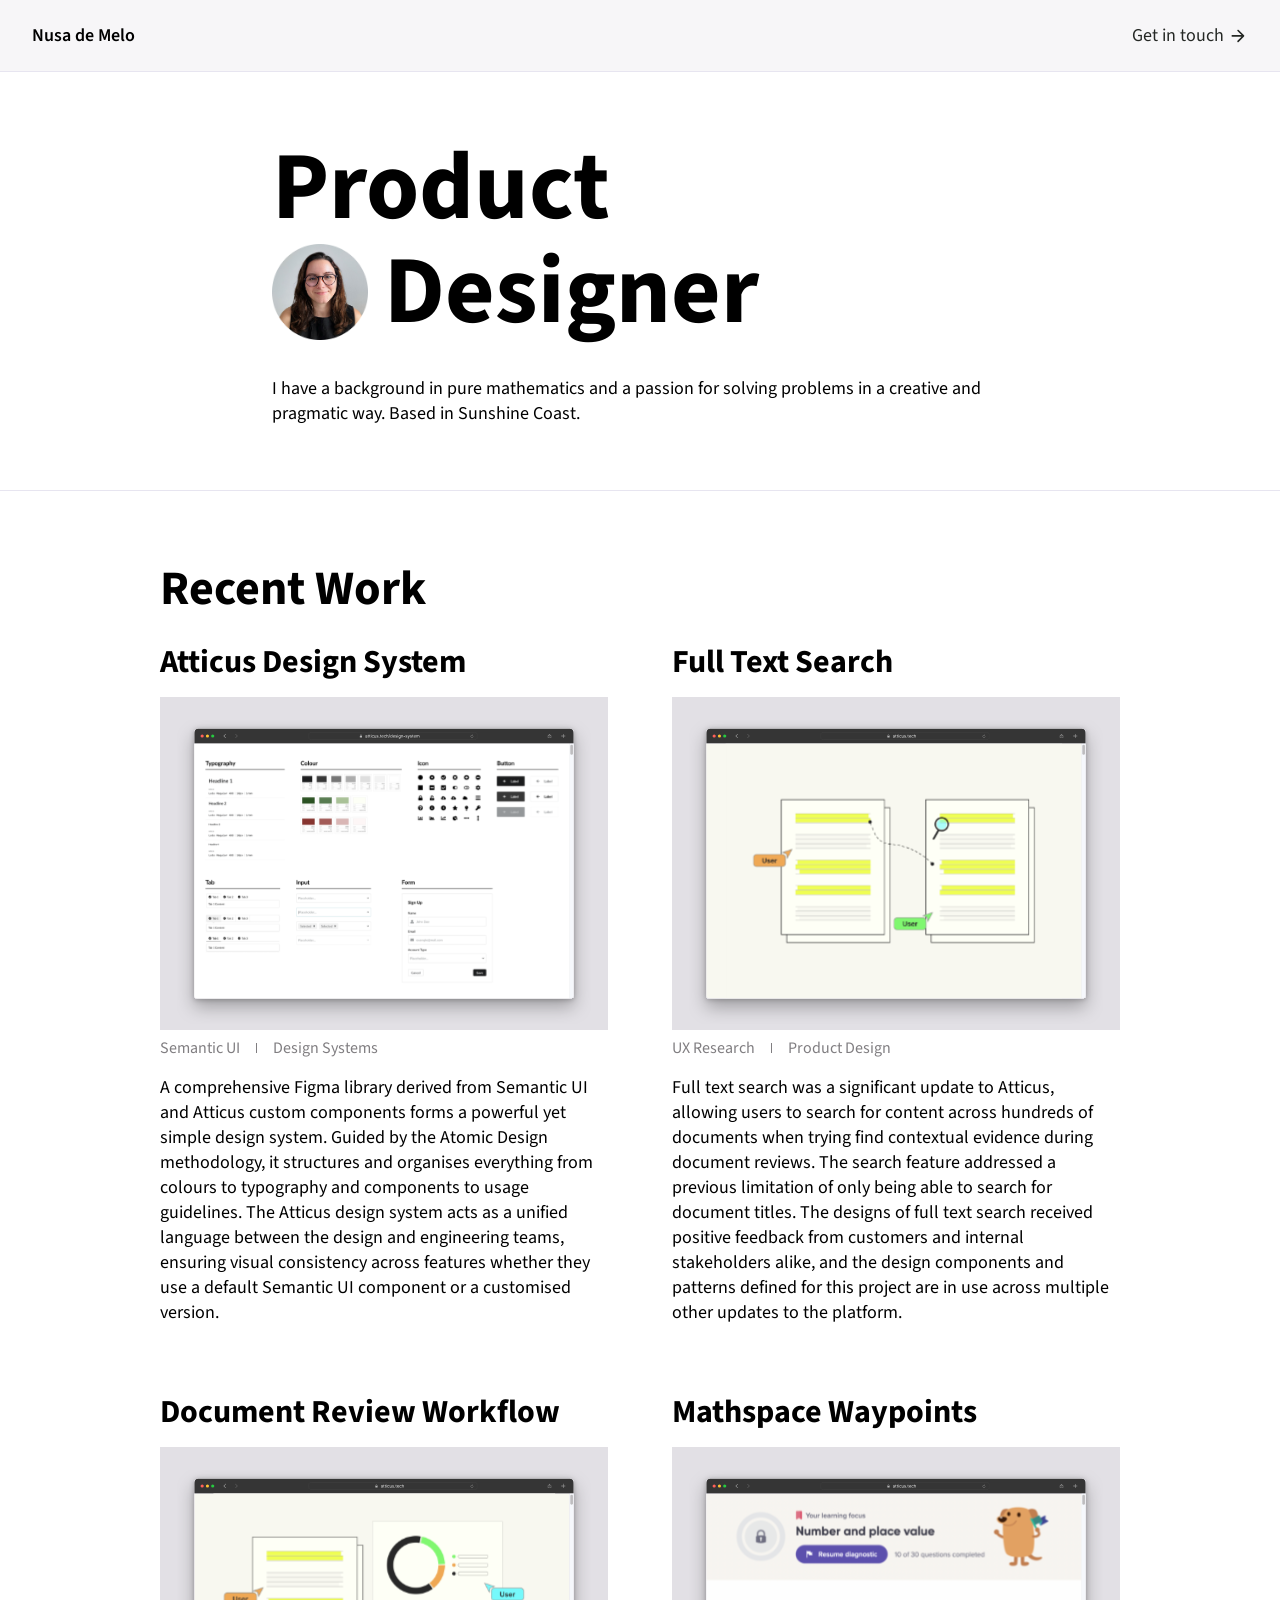
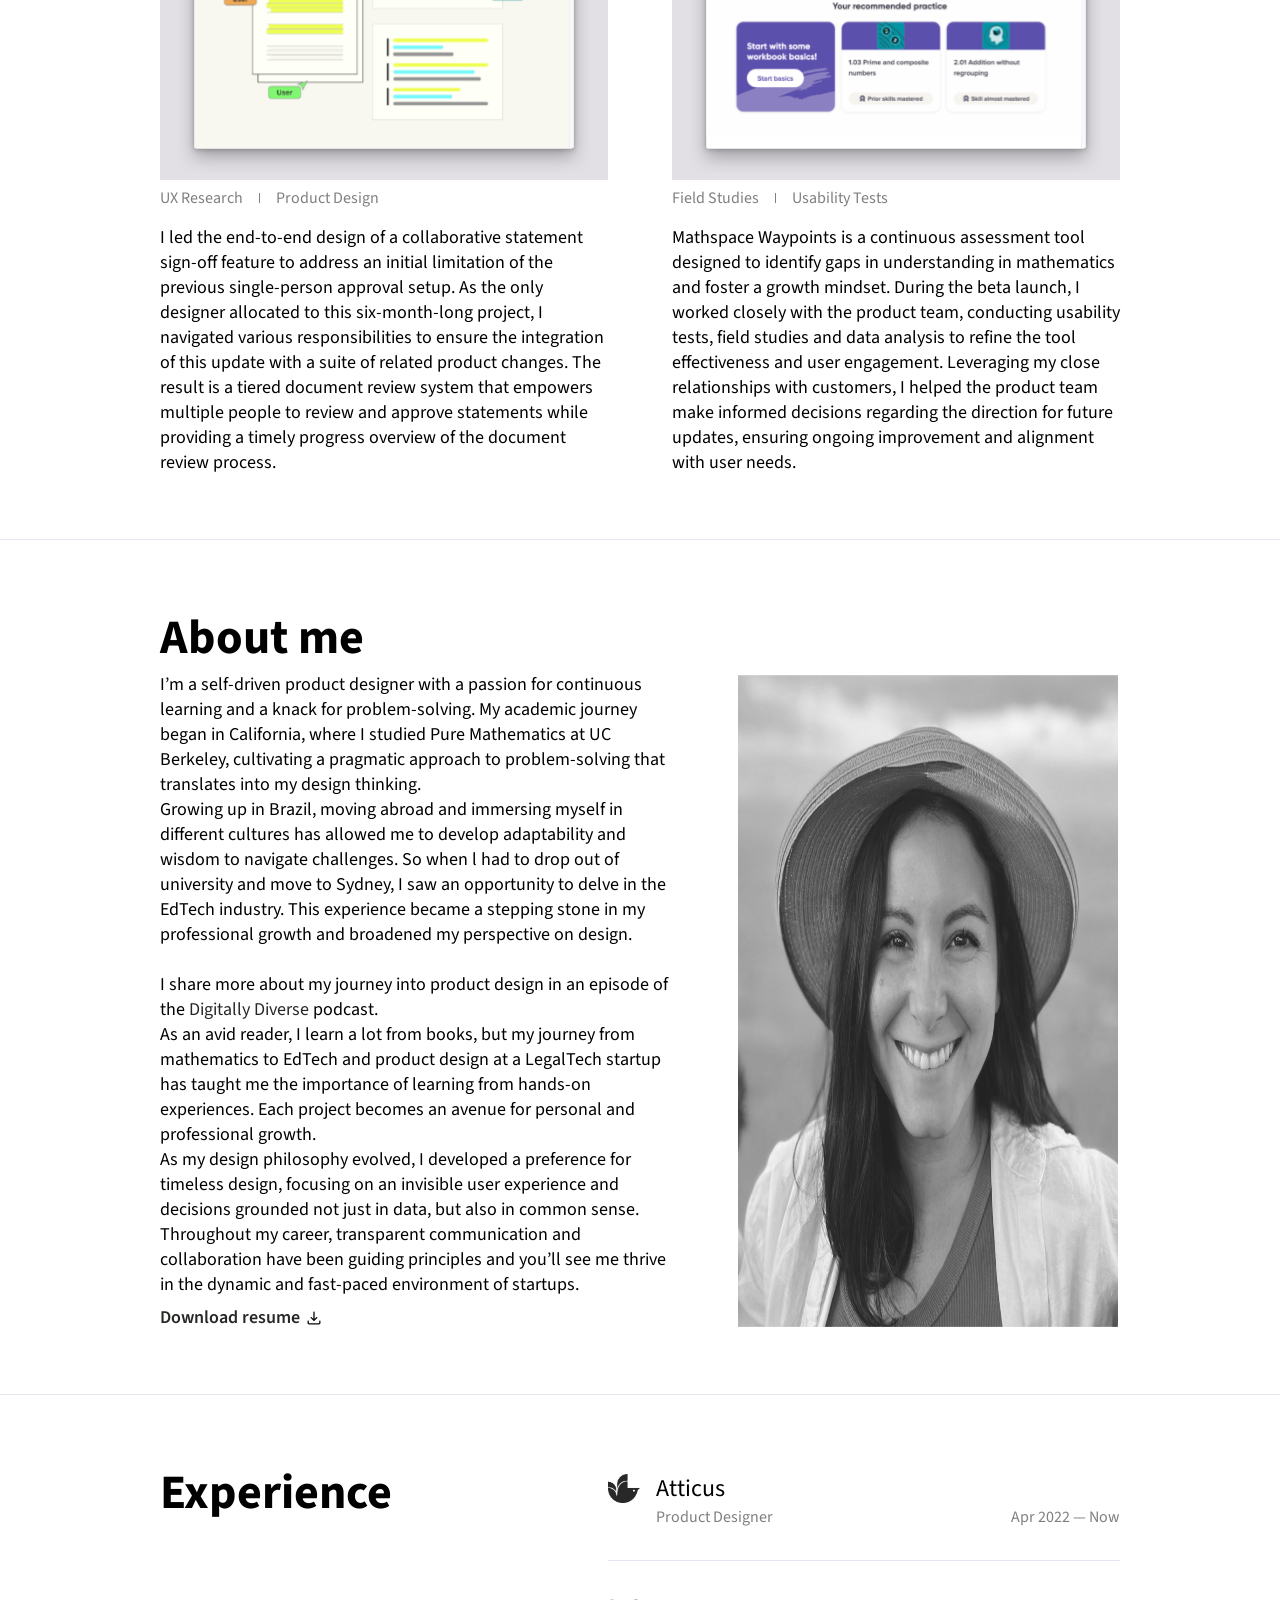
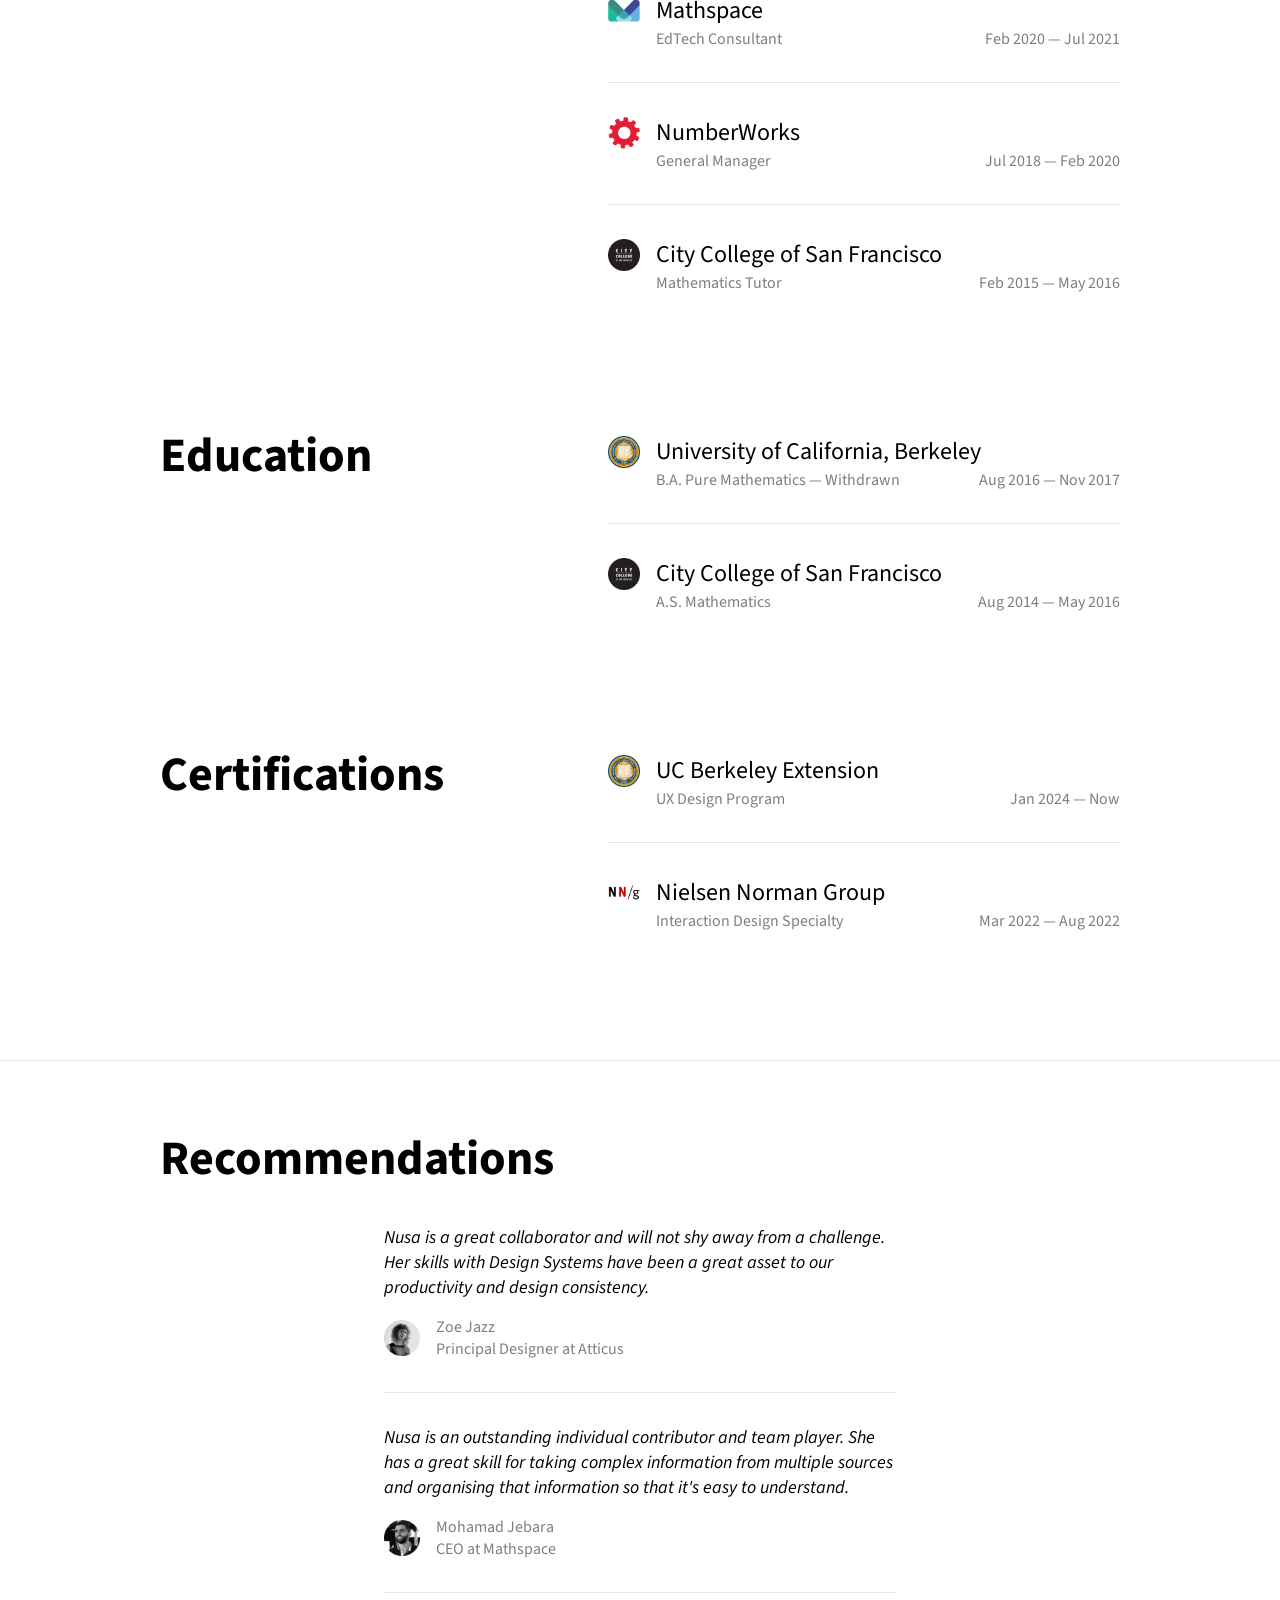
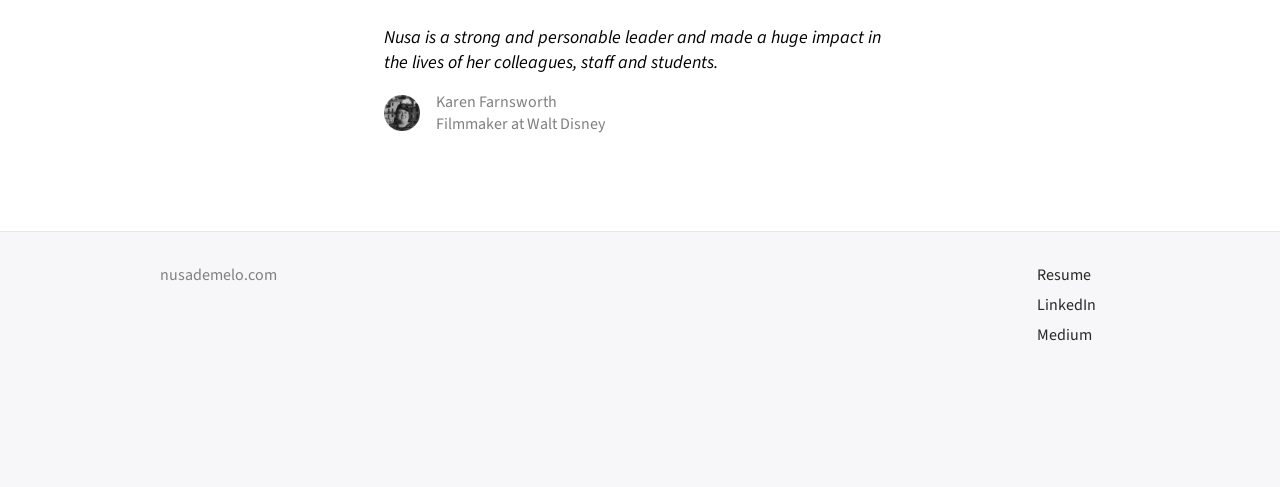
==== index.html @ 0d63239b "about me line breaks" ====
<!DOCTYPE html>

<html lang="en">
	<head>
		<title>Nusa de Melo</title>
		<meta name="viewport" content="width=device-width, initial-scale=1.0, minimum-scale=1.0" />
		<link rel="preconnect" href="https://fonts.googleapis.com" />
		<link rel="preconnect" href="https://fonts.gstatic.com" crossorigin />
		<link rel="stylesheet" href="https://fonts.googleapis.com/css2?family=Source+Sans+3:ital,wght@0,400;0,600;1,400&display=swap" />
		<link rel="stylesheet" href="style.css" />
		<link rel="icon" href="favicon.png" />
	</head>

	<body>
		<header>
			<div class="nusa-de-melo">Nusa de Melo</div>
			<a class="get-in-touch" href="https://linkedin.com/in/nusademelo" target="_blank">Get in touch</a>
		</header>

		<section class="hero">
			<div class="container">
				<h1>
					<div class="product">Product</div>
					<div class="designer">
						<img src="img/headshots/nusa-1.png" />
						<div>Designer</div>
					</div>
				</h1>
				<p>I have a background in pure mathematics and a passion for solving problems in a creative and pragmatic way. Based in Sunshine Coast.</p>
				<a class="get-in-touch" href="https://linkedin.com/in/nusademelo" target="_blank">Get in touch</a>
			</div>
		</section>

		<section class="recent-work">
			<div class="container">
				<h2>Recent Work</h2>
				<div class="grid">
					<div>
						<h3>Atticus Design System</h3>
						<img src="img/recent-work/atticus-design-system.svg" />
						<div class="skills">
							<div>Semantic UI</div>
							<div>Design Systems</div>
						</div>
						<p>A comprehensive Figma library derived from Semantic UI and Atticus custom components forms a powerful yet simple design system. Guided by the Atomic Design methodology, it structures and organises everything from colours to typography and components to usage guidelines. The Atticus design system acts as a unified language between the design and engineering teams, ensuring visual consistency across features whether they use a default Semantic UI component or a customised version.</p>
					</div>
					<div>
						<h3>Full Text Search</h3>
						<img src="img/recent-work/full-text-search.svg" />
						<div class="skills">
							<div>UX Research</div>
							<div>Product Design</div>
						</div>
						<p>Full text search was a significant update to Atticus, allowing users to search for content across hundreds of documents when trying find contextual evidence during document reviews. The search feature addressed a previous limitation of only being able to search for document titles. The designs of full text search received positive feedback from customers and internal stakeholders alike, and the design components and patterns defined for this project are in use across multiple other updates to the platform.</p>
					</div>
					<div>
						<h3>Document Review Workflow</h3>
						<img src="img/recent-work/document-review-workflow.svg" />
						<div class="skills">
							<div>UX Research</div>
							<div>Product Design</div>
						</div>
						<p>I led the end-to-end design of a collaborative statement sign-off feature to address an initial limitation of the previous single-person approval setup. As the only designer allocated to this six-month-long project, I navigated various responsibilities to ensure the integration of this update with a suite of related product changes. The result is a tiered document review system that empowers multiple people to review and approve statements while providing a timely progress overview of the document review process.</p>
					</div>
					<div>
						<h3>Mathspace Waypoints</h3>
						<img src="img/recent-work/mathspace-waypoints.svg" />
						<div class="skills">
							<div>Field Studies</div>
							<div>Usability Tests</div>
						</div>
						<p>Mathspace Waypoints is a continuous assessment tool designed to identify gaps in understanding in mathematics and foster a growth mindset. During the beta launch, I worked closely with the product team, conducting usability tests, field studies and data analysis to refine the tool effectiveness and user engagement. Leveraging my close relationships with customers, I helped the product team make informed decisions regarding the direction for future updates, ensuring ongoing improvement and alignment with user needs.</p>
					</div>
				</div>
			</div>
		</section>

		<section class="about-me">
			<div class="container">
				<h2>About me</h2>
				<div class="flex">
					<div>
						<p>I’m a self-driven product designer with a passion for continuous learning and a knack for problem-solving. My academic journey began in California, where I studied Pure Mathematics at UC Berkeley, cultivating a pragmatic approach to problem-solving that translates into my design thinking.
            <br>Growing up in Brazil, moving abroad and immersing myself in different cultures has allowed me to develop adaptability and wisdom to navigate challenges. So when l had to drop out of university and move to Sydney, I saw an opportunity to delve in the EdTech industry. This experience became a stepping stone in my professional growth and broadened my perspective on design.</p>
            <br>I share more about my journey into product design in an episode of the <a href="https://open.spotify.com/episode/4vuxh2tcuZdEahoY7ZcFv4?si=c439caba71ed4bf4&nd=1&dlsi=af8ef5088c5c4de4" target="_blank">Digitally Diverse</a> podcast.
            <br>​​As an avid reader, I learn a lot from books, but my journey from mathematics to EdTech and product design at a LegalTech startup has taught me the importance of learning from hands-on experiences. Each project becomes an avenue for personal and professional growth.
            <br>As my design philosophy evolved, I developed a preference for timeless design, focusing on an invisible user experience and decisions grounded not just in data, but also in common sense.
            <br>Throughout my career, transparent communication and collaboration have been guiding principles and you’ll see me thrive in the dynamic and fast-paced environment of startups.</p>
            
						<a class="download" href="nusa-de-melo.pdf" target="_blank">Download resume</a>
					</div>
					<img src="img/headshots/nusa-2.png" />
				</div>
			</div>
		</section>

		<section class="resume">
			<div class="container">
				<div class="grid">
					<h2>Experience</h2>

					<div class="list">
						<div class="institution">
							<img src="img/logos/atticus.png" />
							<div class="name">Atticus</div>
						</div>
						<div class="details">
							<div class="text">Product Designer</div>
							<div class="date">Apr 2022 &mdash; Now</div>
						</div>
						<div class="institution">
							<img src="img/logos/mathspace.png" />
							<div class="name">Mathspace</div>
						</div>
						<div class="details">
							<div class="text">EdTech Consultant</div>
							<div class="date">Feb 2020 &mdash; Jul 2021</div>
						</div>
						<div class="institution">
							<img src="img/logos/number-works.png" />
							<div class="name">NumberWorks</div>
						</div>
						<div class="details">
							<div class="text">General Manager</div>
							<div class="date">Jul 2018 &mdash; Feb 2020</div>
						</div>
						<div class="institution">
							<img src="img/logos/ccsf.png" />
							<div class="name">City College of San Francisco</div>
						</div>
						<div class="details">
							<div class="text">Mathematics Tutor</div>
							<div class="date">Feb 2015 &mdash; May 2016</div>
						</div>
					</div>

					<h2>Education</h2>

					<div class="list">
						<div class="institution">
							<img src="img/logos/berkeley.png" />
							<div class="name">University of California, Berkeley</div>
						</div>
						<div class="details">
							<div class="text">B.A. Pure Mathematics &mdash; Withdrawn</div>
							<div class="date">Aug 2016 &mdash; Nov 2017</div>
						</div>
						<div class="institution">
							<img src="img/logos/ccsf.png" />
							<div class="name">City College of San Francisco</div>
						</div>
						<div class="details">
							<div class="text">A.S. Mathematics</div>
							<div class="date">Aug 2014 &mdash; May 2016</div>
						</div>
					</div>

					<h2>Certifications</h2>

					<div class="list">
						<div class="institution">
							<img src="img/logos/berkeley.png" />
							<div class="name">UC Berkeley Extension</div>
						</div>
						<div class="details">
							<div class="text">UX Design Program</div>
							<div class="date">Jan 2024 &mdash; Now</div>
						</div>
						<div class="institution">
							<img src="img/logos/nng.png" />
							<div class="name">Nielsen Norman Group</div>
						</div>
						<div class="details">
							<div class="text">Interaction Design Specialty</div>
							<div class="date">Mar 2022 &mdash; Aug 2022</div>
						</div>
					</div>
				</div>
			</div>
		</section>

		<section class="recommendations">
			<div class="container">
				<h2>Recommendations</h2>
				<div class="list">
					<p>Nusa is a great collaborator and will not shy away from a challenge. Her skills with Design Systems have been a great asset to our productivity and design consistency.</p>
					<div class="flex">
						<img src="img/headshots/zoe.png" />
						<div>
							<div>Zoe Jazz</div>
							<div>Principal Designer at Atticus</div>
						</div>
					</div>

					<p>Nusa is an outstanding individual contributor and team player. She has a great skill for taking complex information from multiple sources and organising that information so that it's easy to understand.</p>
					<div class="flex">
						<img src="img/headshots/mo.png" />
						<div>
							<div>Mohamad Jebara</div>
							<div>CEO at Mathspace</div>
						</div>
					</div>

					<p>Nusa is a strong and personable leader and made a huge impact in the lives of her colleagues, staff and students.</p>
					<div class="flex">
						<img src="img/headshots/kaz.png" />
						<div>
							<div>Karen Farnsworth</div>
							<div>Filmmaker at Walt Disney</div>
						</div>
					</div>
				</div>
			</div>
		</section>

		<footer>
			<div class="container">
				<div class="footnote">nusademelo.com</div>
				<div class="links">
					<a href="nusa-de-melo.pdf" target="_blank">Resume</a>
					<a href="https://linkedin.com/in/nusademelo" target="_blank">LinkedIn</a>
					<a href="https://medium.com/@nusademelo" target="_blank">Medium</a>
				</div>
			</div>
		</footer>
	</body>
</html>
---- style.css ----
:root {
	--black: #252825;
	--slate: #807e81;
	--silver: #e7e5f0;
	--snow: #f7f6f8;
}

*,
*:before,
*:after {
	box-sizing: border-box;
}

body {
	font-family: "Source Sans 3", sans-serif;
	font-size: 18px;
	margin: 0;
}

h1,
h2,
h3,
h4,
h5,
h6 {
	margin: 0;
}

h1 {
	font-size: 48px;
}

h2 {
	font-size: 32px;
}

h3 {
	font-size: 24px;
}

@media screen and (min-width: 1024px) {
	h1 {
		font-size: 96px;
	}

	h2 {
		font-size: 48px;
	}

	h3 {
		font-size: 32px;
	}
}

p {
	margin: 0;
}

a {
	color: var(--black);
	text-decoration: none;
}

@media screen and (min-width: 1024px) {
	.container {
		margin: 0 auto;
		max-width: 960px;
	}
}

header {
	align-items: center;
	background: var(--snow);
	border-bottom: 1px solid var(--silver);
	display: flex;
	height: 72px;
	padding: 0 16px;
}

@media screen and (min-width: 1024px) {
	header {
		padding: 0 32px;
	}
}

header .nusa-de-melo {
	font-weight: 600;
}

header .get-in-touch {
	background-image: url(img/icons/arrow.svg);
	background-position: center right;
	background-repeat: no-repeat;
	background-size: 20px;
	display: none;
	margin-left: auto;
	padding-right: 24px;
}

@media screen and (min-width: 1024px) {
	header .get-in-touch {
		display: block;
	}
}

section.hero {
	border-bottom: 1px solid var(--silver);
	padding: 64px 0;
}

section.hero .container {
	padding: 0 16px;
}

@media screen and (min-width: 1024px) {
	section.hero .container {
		max-width: 768px;
	}
}

section.hero h1 div.product {
	margin: -8px 0 -16px;
}

@media screen and (min-width: 1024px) {
	section.hero h1 div.product {
		margin: -16px 0 -32px;
	}
}

section.hero h1 div.designer {
	align-items: center;
	display: flex;
	gap: 8px;
}

@media screen and (min-width: 1024px) {
	section.hero h1 div.designer {
		gap: 16px;
	}
}

section.hero h1 .designer img {
	width: 48px;
	height: 48px;
}

@media screen and (min-width: 1024px) {
	section.hero h1 .designer img {
		width: 96px;
		height: 96px;
	}
}

section.hero p {
	margin-top: 16px;
}

section.hero .get-in-touch {
	background-image: url(img/icons/arrow.svg);
	background-position: center right;
	background-repeat: no-repeat;
	background-size: 20px;
	display: block;
	font-weight: 600;
	margin-top: 16px;
	padding-right: 24px;
	width: fit-content;
}

@media screen and (min-width: 1024px) {
	section.hero .get-in-touch {
		display: none;
	}
}

section.recent-work {
	border-bottom: 1px solid var(--silver);
	padding: 64px 16px;
}

section.recent-work h2 {
	margin-bottom: 16px;
}

section.recent-work .grid {
	display: grid;
	gap: 64px;
	grid-template-columns: repeat(1, 1fr);
}

@media screen and (min-width: 1024px) {
	section.recent-work .grid {
		grid-template-columns: repeat(2, 1fr);
	}
}

section.recent-work h3 {
	margin-bottom: 12px;
}

section.recent-work img {
	width: 100%;
}

section.recent-work .skills {
	color: var(--slate);
	display: flex;
	font-size: 16px;
	gap: 16px;
	margin-bottom: 16px;
}

section.recent-work .skills div:not(:last-child):after {
	border-left: 1px solid var(--slate);
	content: "";
	display: inline-block;
	height: 10px;
	margin-left: 16px;
}

section.about-me {
	border-bottom: 1px solid var(--silver);
	padding: 64px 16px;
}

section.about-me .flex {
	display: flex;
	flex-direction: column-reverse;
	gap: 16px;
}

@media screen and (min-width: 1024px) {
	section.about-me .flex {
		flex-direction: row;
		gap: 64px;
	}
}

section.about-me a.download {
	background-image: url(img/icons/download.svg);
	background-position: center right;
	background-repeat: no-repeat;
	background-size: 20px;
	display: block;
	font-weight: 600;
	margin-top: 8px;
	padding-right: 24px;
	width: fit-content;
}

section.about-me img {
	margin-top: 8px;
	width: 256px;
}

@media screen and (min-width: 1024px) {
	section.about-me img {
		margin-top: 0;
		width: 384px;
	}
}

section.resume {
	border-bottom: 1px solid var(--silver);
	padding: 64px 16px;
}

section.resume .grid {
	display: grid;
	gap: 16px;
	grid-template-columns: repeat(1, 1fr);
}

@media screen and (min-width: 1024px) {
	section.resume .grid {
		gap: 64px;
		grid-template-columns: repeat(2, 1fr);
	}
}

section.resume .list {
	margin-top: 12px;
}

@media screen and (min-width: 1024px) {
	section.resume .list {
		width: 512px;
	}
}

section.resume .institution {
	align-items: center;
	display: flex;
	gap: 8px;
}

@media screen and (min-width: 1024px) {
	section.resume .institution {
		gap: 16px;
	}
}

section.resume .institution img {
	width: 24px;
}

@media screen and (min-width: 1024px) {
	section.resume .institution img {
		width: 32px;
	}
}

@media screen and (min-width: 1024px) {
	section.resume .institution .name {
		font-size: 24px;
	}
}

section.resume .details {
	color: var(--slate);
	display: flex;
	flex-direction: column;
	font-size: 16px;
	margin-bottom: 16px;
	padding-bottom: 16px;
}

section.resume .details:not(:last-child) {
	border-bottom: 1px solid var(--silver);
}

@media screen and (min-width: 1024px) {
	section.resume .details {
		flex-direction: row;
		margin-bottom: 32px;
		padding-bottom: 32px;
	}
}

section.resume .details .text {
	margin-left: 32px;
}

@media screen and (min-width: 1024px) {
	section.resume .details .text {
		margin-left: 48px;
	}
}

section.resume .details .date {
	margin-left: 32px;
}

@media screen and (min-width: 1024px) {
	section.resume .details .date {
		margin-left: auto;
	}
}

section.recommendations {
	padding: 64px 16px;
}

section.recommendations .list {
	margin: 0 auto;
}

@media screen and (min-width: 1024px) {
	section.recommendations .list {
		max-width: 512px;
	}
}

section.recommendations p {
	font-style: italic;
	margin: 16px 0 8px;
}

@media screen and (min-width: 1024px) {
	section.recommendations p {
		margin: 32px 0 16px;
	}
}

section.recommendations .flex {
	align-items: center;
	color: var(--slate);
	display: flex;
	font-size: 16px;
	gap: 8px;
	padding-bottom: 16px;
}

section.recommendations .flex:not(:last-child) {
	border-bottom: 1px solid var(--silver);
}

@media screen and (min-width: 1024px) {
	section.recommendations .flex {
		gap: 16px;
		padding-bottom: 32px;
	}
}

section.recommendations img {
	width: 36px;
	height: 36px;
}

footer {
	background: var(--snow);
	border-top: 1px solid var(--silver);
	font-size: 16px;
	height: 256px;
	padding: 32px 16px 0;
}

@media screen and (min-width: 1024px) {
	footer {
		padding: 32px 32px 0;
	}
}

footer .container {
	display: flex;
	flex-direction: column;
	gap: 16px;
}

@media screen and (min-width: 1024px) {
	footer .container {
		flex-direction: row;
	}
}

footer .footnote {
	color: var(--slate);
}

footer .links {
	display: flex;
	flex-direction: column;
	gap: 8px;
}

@media screen and (min-width: 1024px) {
	footer .links {
		margin-left: auto;
	}
}

footer .links a {
	display: block;
	padding-right: 24px;
}

footer .links a:hover {
	background-image: url(img/icons/arrow.svg);
	background-position: center right;
	background-repeat: no-repeat;
	background-size: 20px;
}
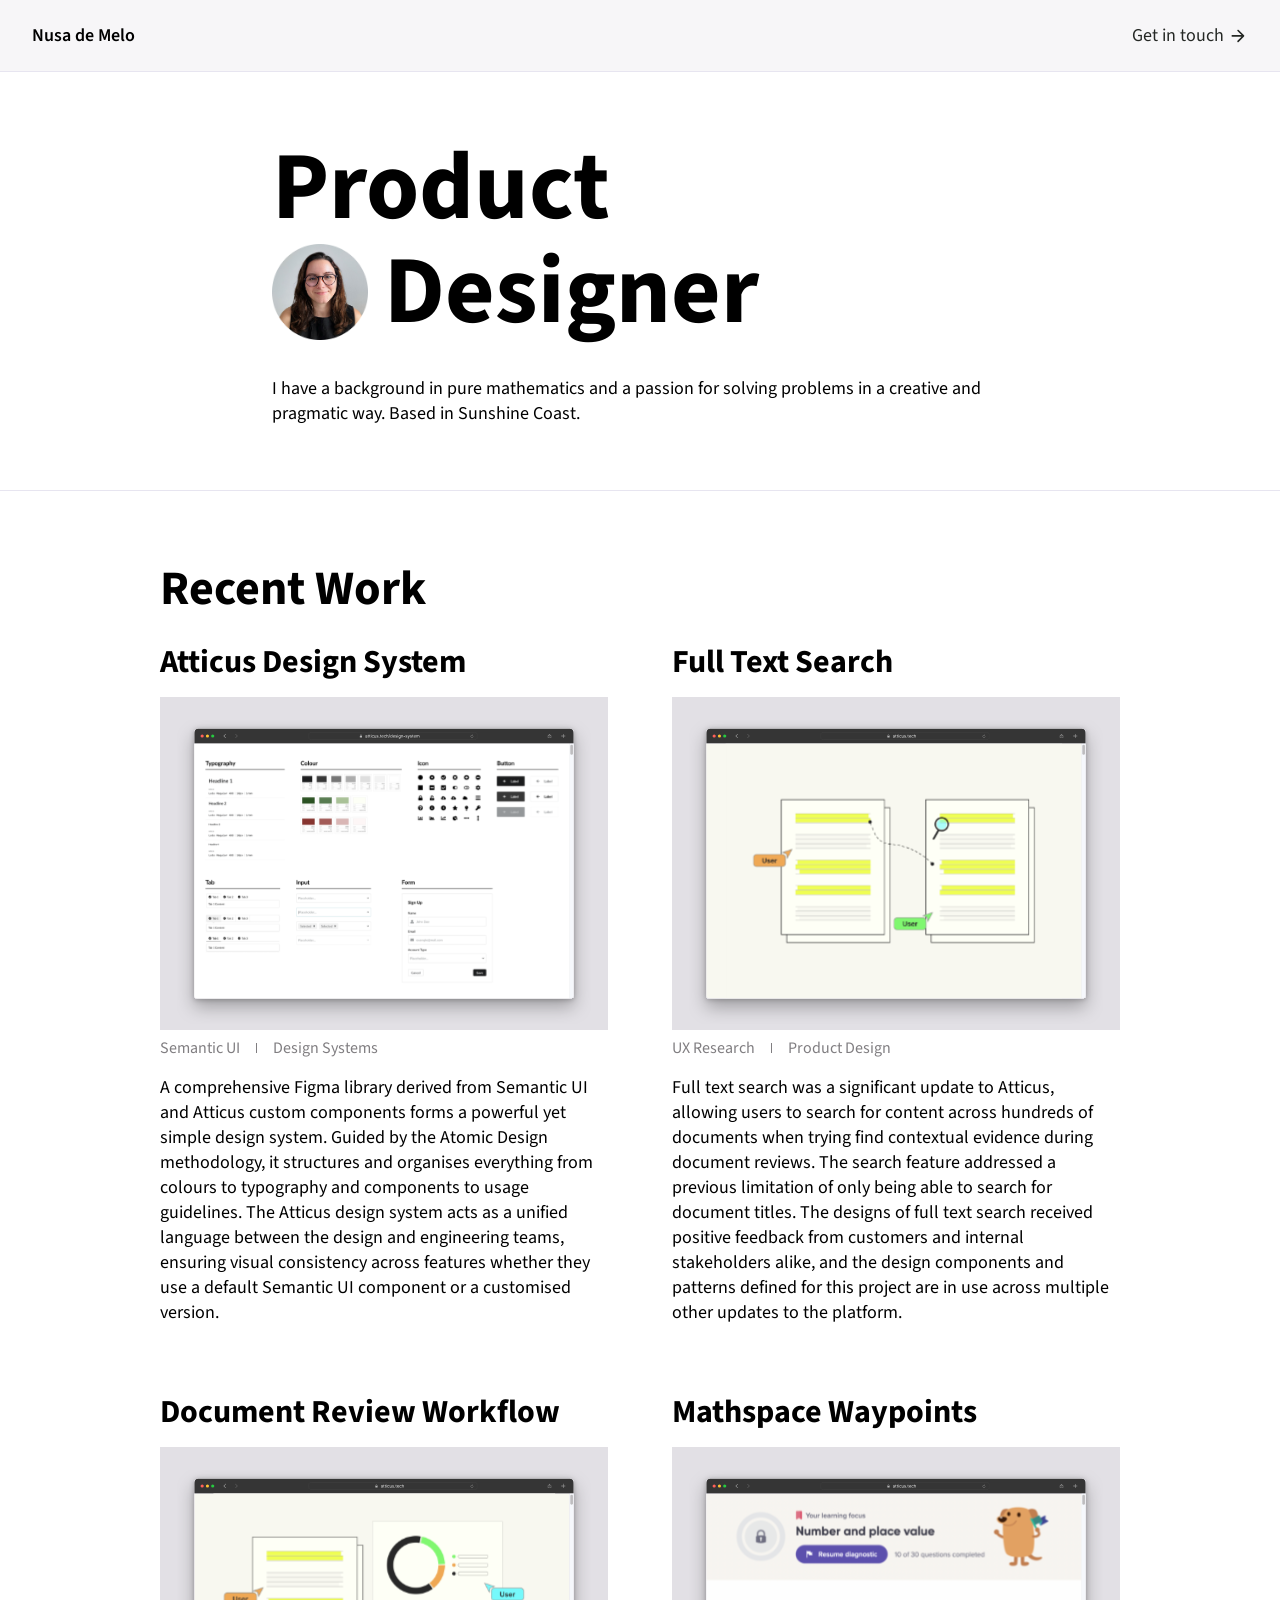
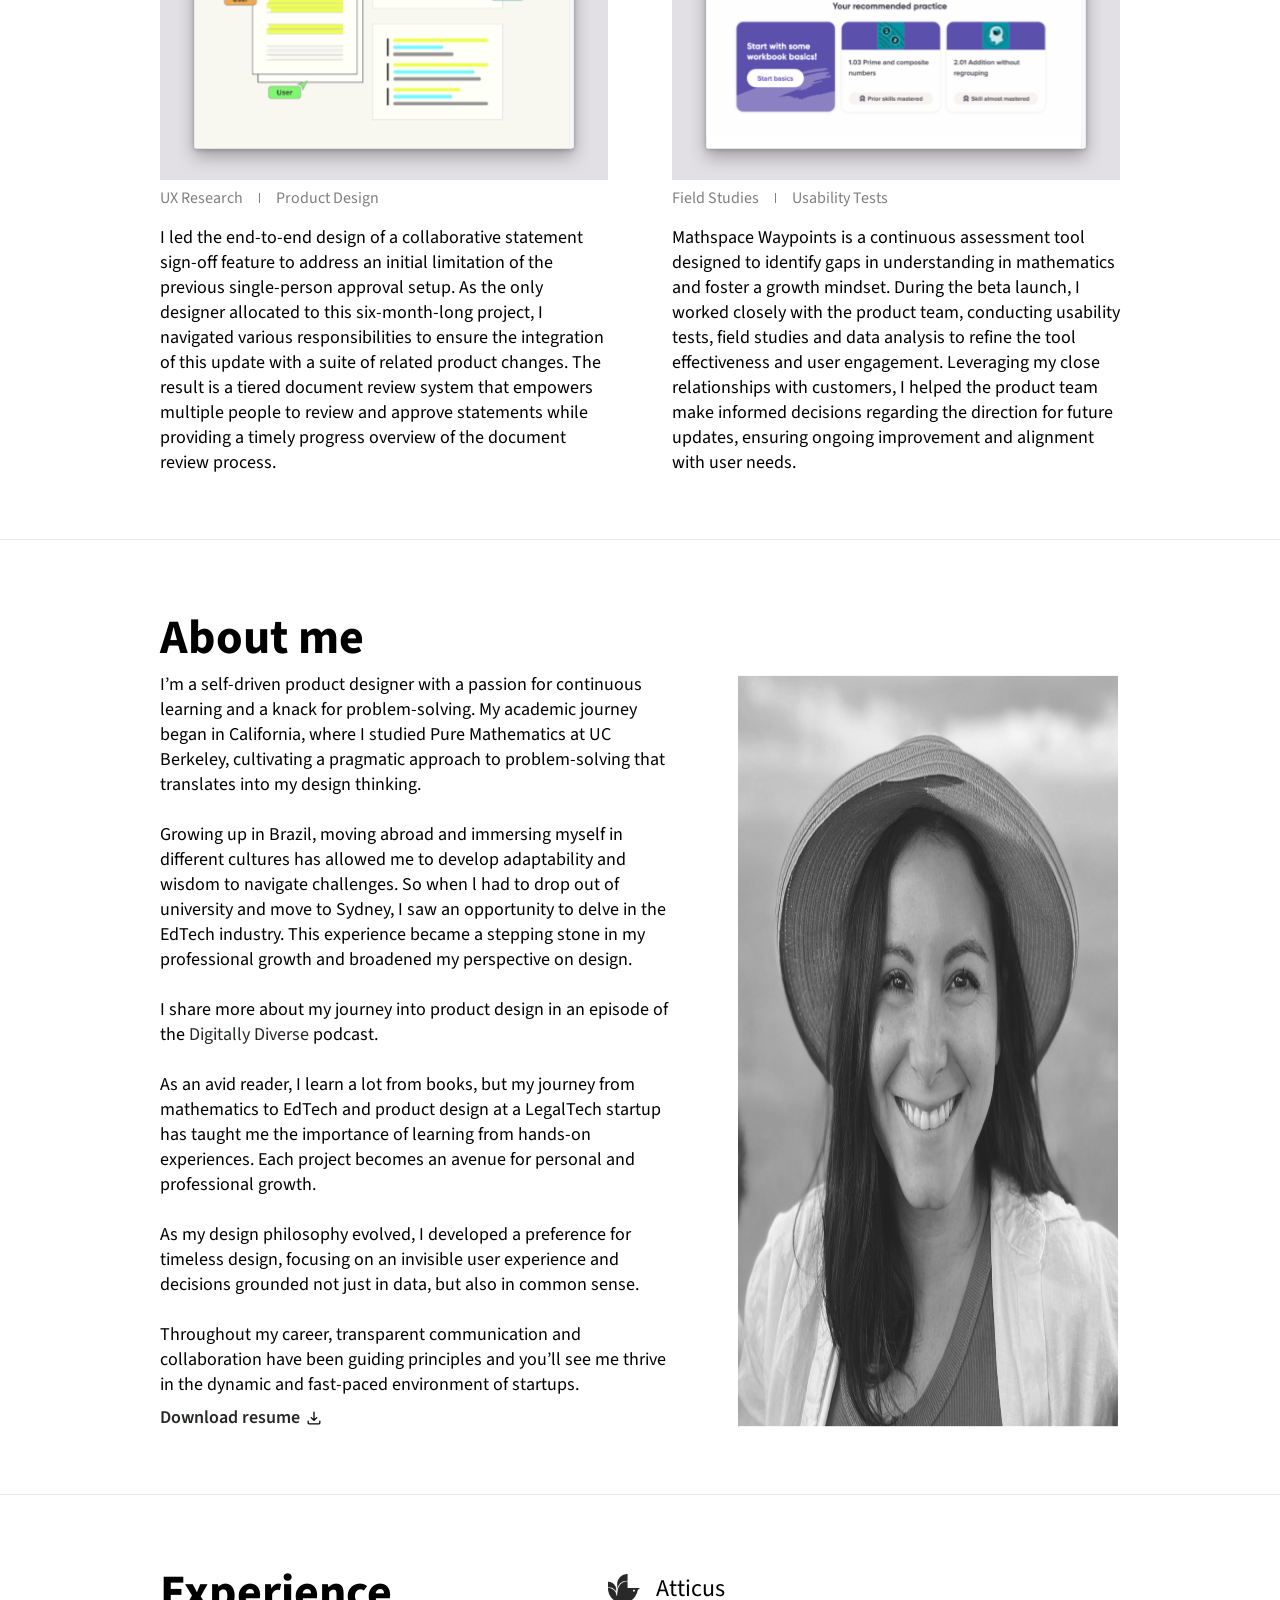
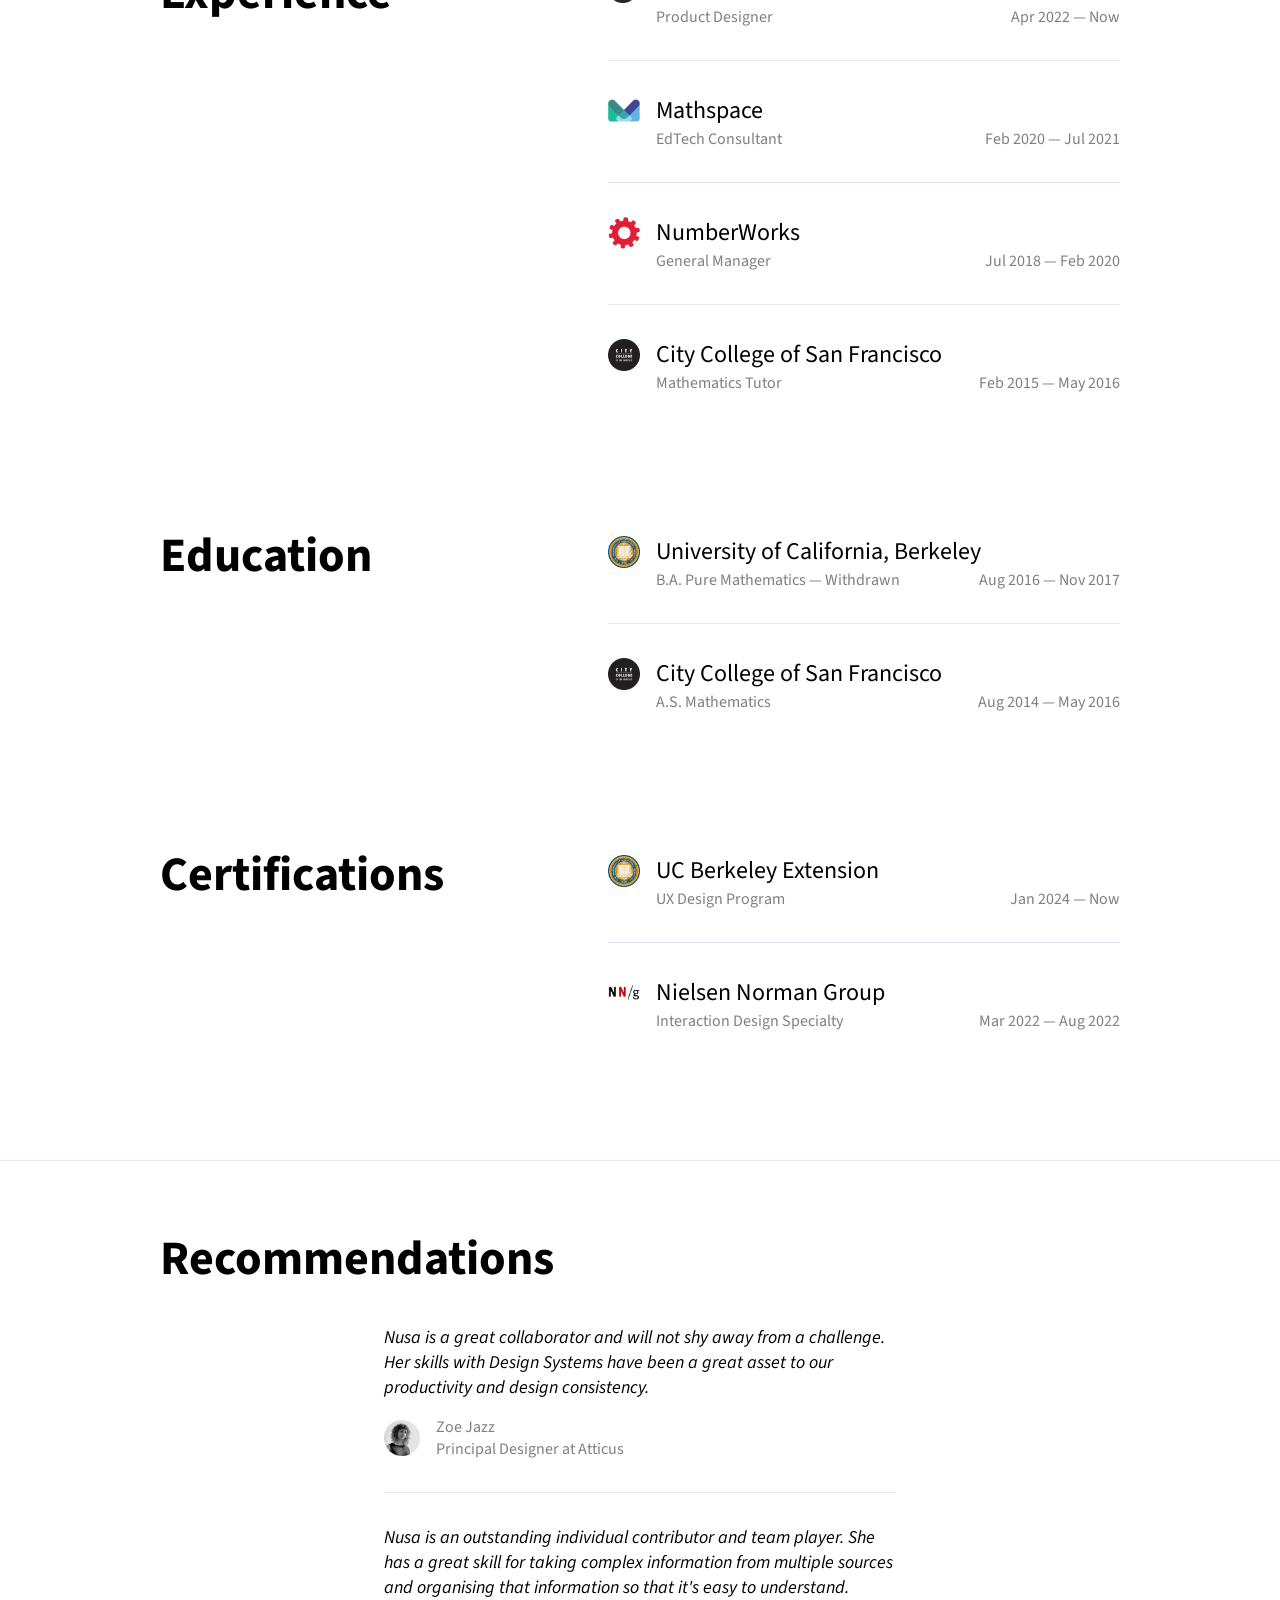
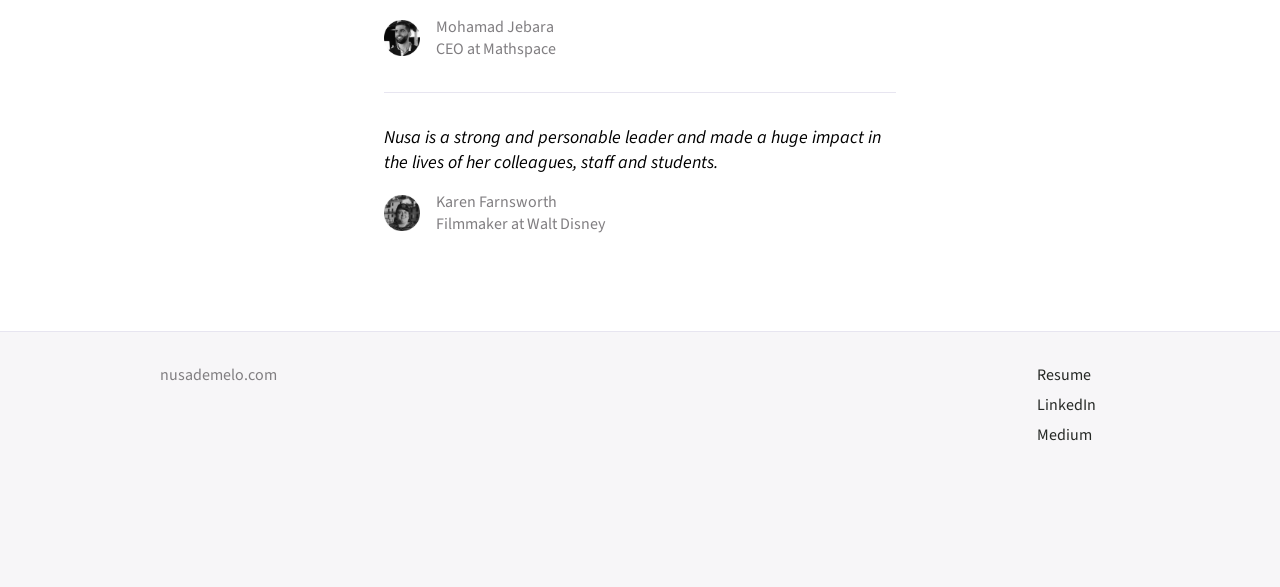
==== commit 7d8d3e83: "about me line breaks with paragraphs" ====
--- a/index.html
+++ b/index.html
@@ -80,12 +80,17 @@
 				<h2>About me</h2>
 				<div class="flex">
 					<div>
-						<p>I’m a self-driven product designer with a passion for continuous learning and a knack for problem-solving. My academic journey began in California, where I studied Pure Mathematics at UC Berkeley, cultivating a pragmatic approach to problem-solving that translates into my design thinking.
-            <br>Growing up in Brazil, moving abroad and immersing myself in different cultures has allowed me to develop adaptability and wisdom to navigate challenges. So when l had to drop out of university and move to Sydney, I saw an opportunity to delve in the EdTech industry. This experience became a stepping stone in my professional growth and broadened my perspective on design.</p>
-            <br>I share more about my journey into product design in an episode of the <a href="https://open.spotify.com/episode/4vuxh2tcuZdEahoY7ZcFv4?si=c439caba71ed4bf4&nd=1&dlsi=af8ef5088c5c4de4" target="_blank">Digitally Diverse</a> podcast.
-            <br>​​As an avid reader, I learn a lot from books, but my journey from mathematics to EdTech and product design at a LegalTech startup has taught me the importance of learning from hands-on experiences. Each project becomes an avenue for personal and professional growth.
-            <br>As my design philosophy evolved, I developed a preference for timeless design, focusing on an invisible user experience and decisions grounded not just in data, but also in common sense.
-            <br>Throughout my career, transparent communication and collaboration have been guiding principles and you’ll see me thrive in the dynamic and fast-paced environment of startups.</p>
+						<p>I’m a self-driven product designer with a passion for continuous learning and a knack for problem-solving. My academic journey began in California, where I studied Pure Mathematics at UC Berkeley, cultivating a pragmatic approach to problem-solving that translates into my design thinking.</p>
+            <br>
+            <p>Growing up in Brazil, moving abroad and immersing myself in different cultures has allowed me to develop adaptability and wisdom to navigate challenges. So when l had to drop out of university and move to Sydney, I saw an opportunity to delve in the EdTech industry. This experience became a stepping stone in my professional growth and broadened my perspective on design.</p>
+            <br>
+            <p>I share more about my journey into product design in an episode of the <a href="https://open.spotify.com/episode/4vuxh2tcuZdEahoY7ZcFv4?si=c439caba71ed4bf4&nd=1&dlsi=af8ef5088c5c4de4" target="_blank">Digitally Diverse</a> podcast.<p>
+            <br>
+            <p>​​As an avid reader, I learn a lot from books, but my journey from mathematics to EdTech and product design at a LegalTech startup has taught me the importance of learning from hands-on experiences. Each project becomes an avenue for personal and professional growth.</p>
+            <br>
+            <p>As my design philosophy evolved, I developed a preference for timeless design, focusing on an invisible user experience and decisions grounded not just in data, but also in common sense.</p>
+            <br>
+            <p>Throughout my career, transparent communication and collaboration have been guiding principles and you’ll see me thrive in the dynamic and fast-paced environment of startups.</p>
             
 						<a class="download" href="nusa-de-melo.pdf" target="_blank">Download resume</a>
 					</div>
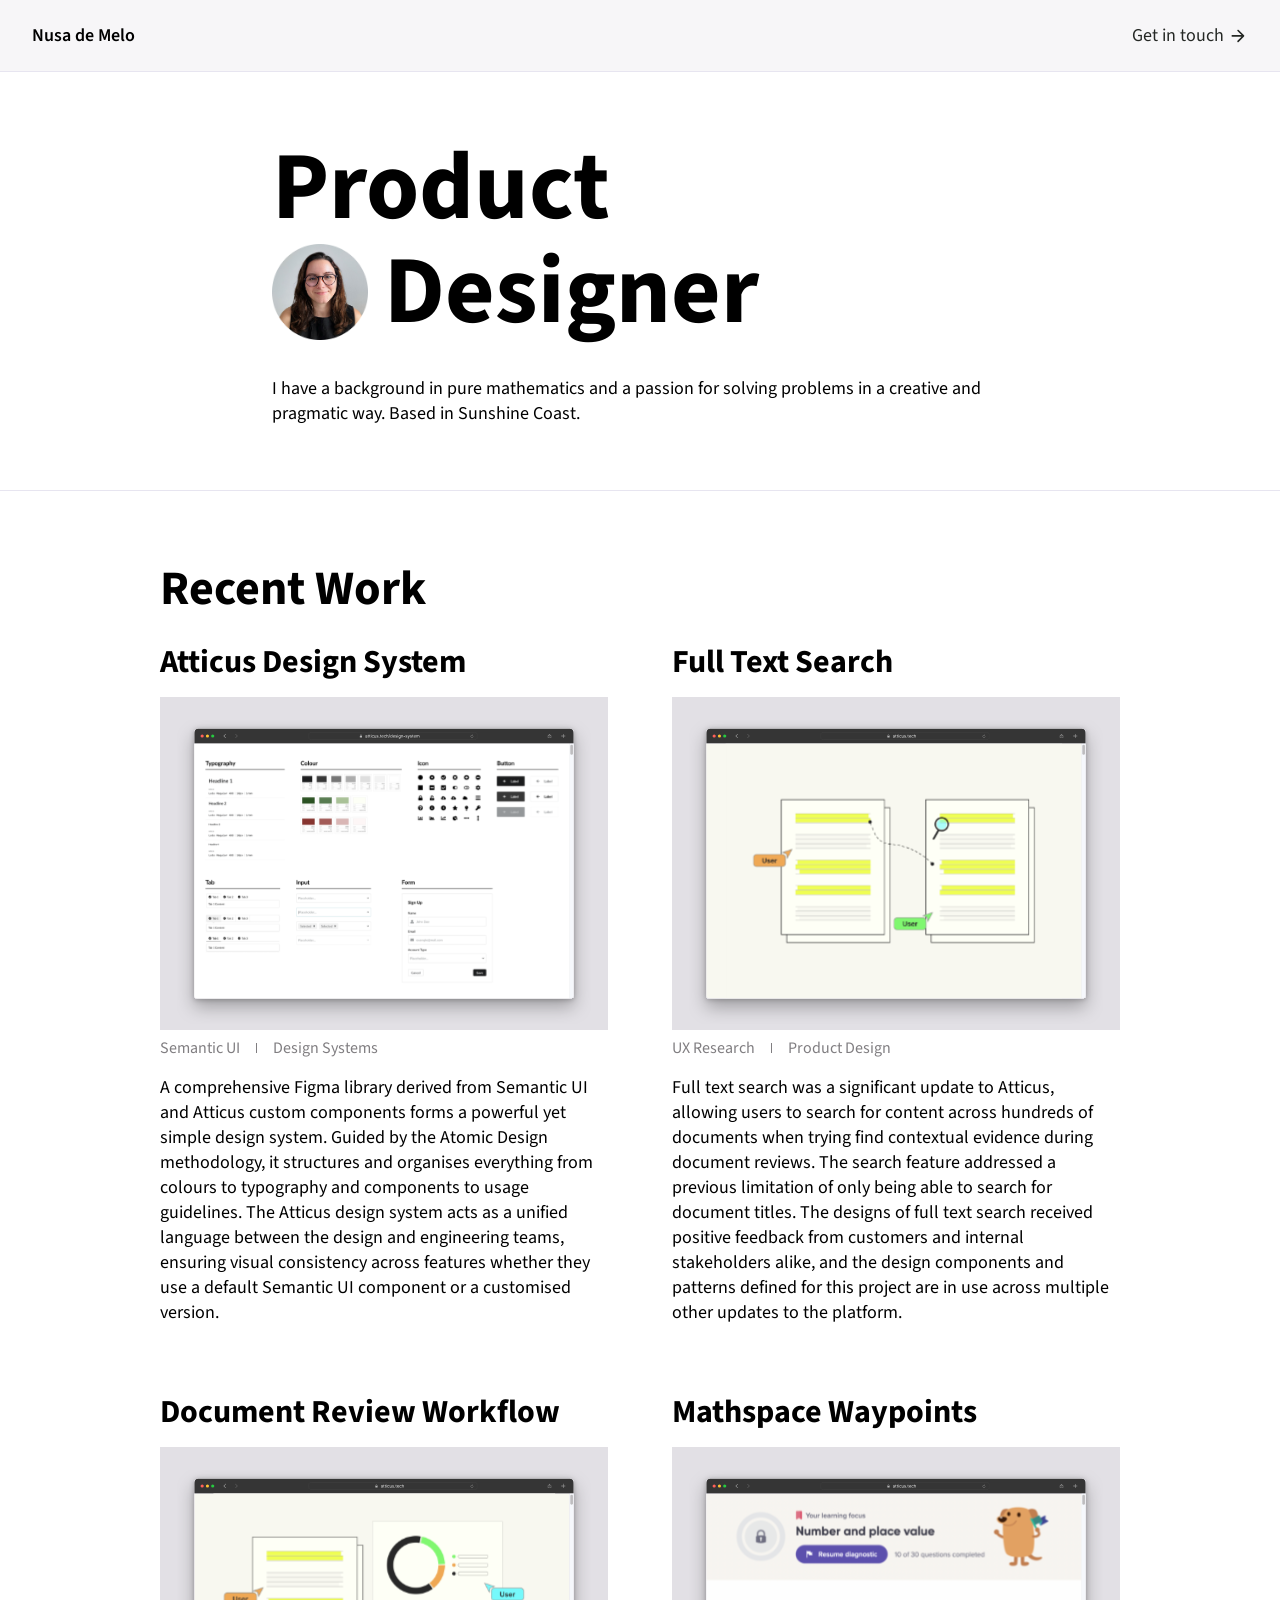
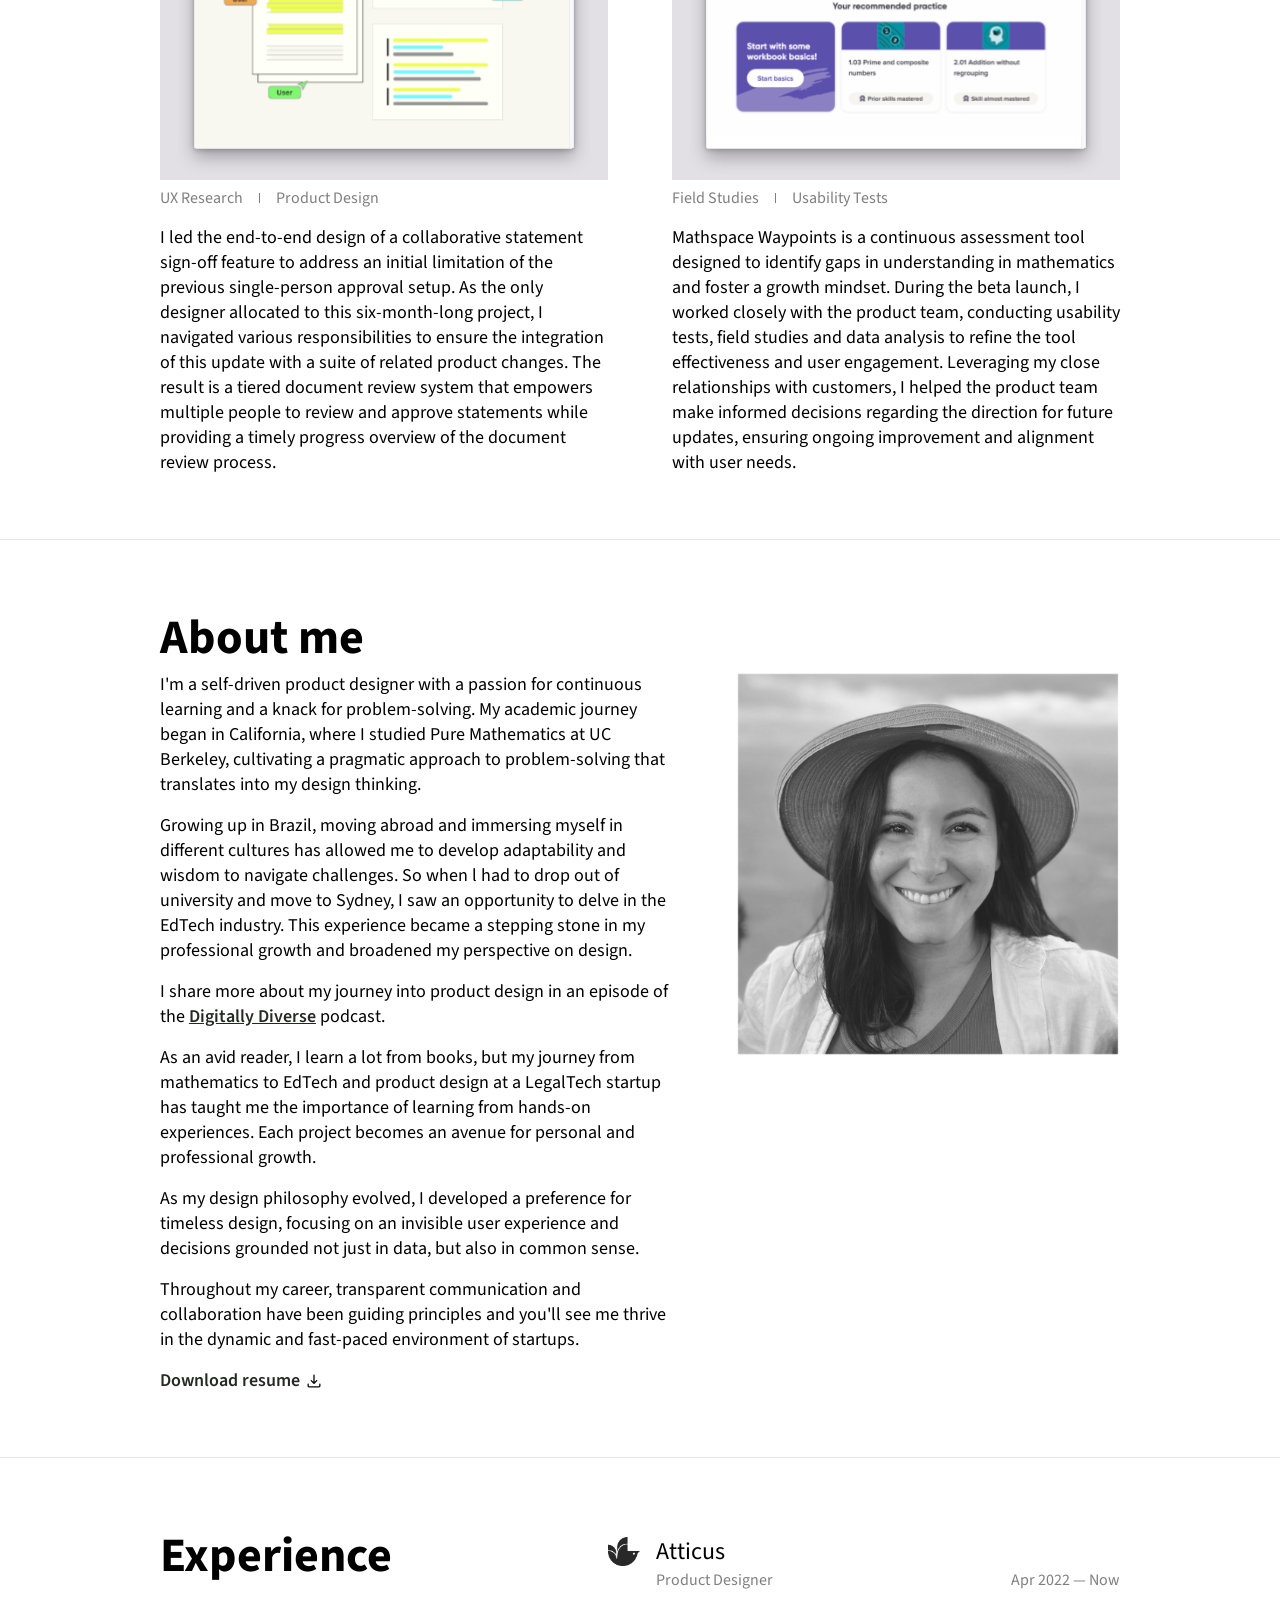
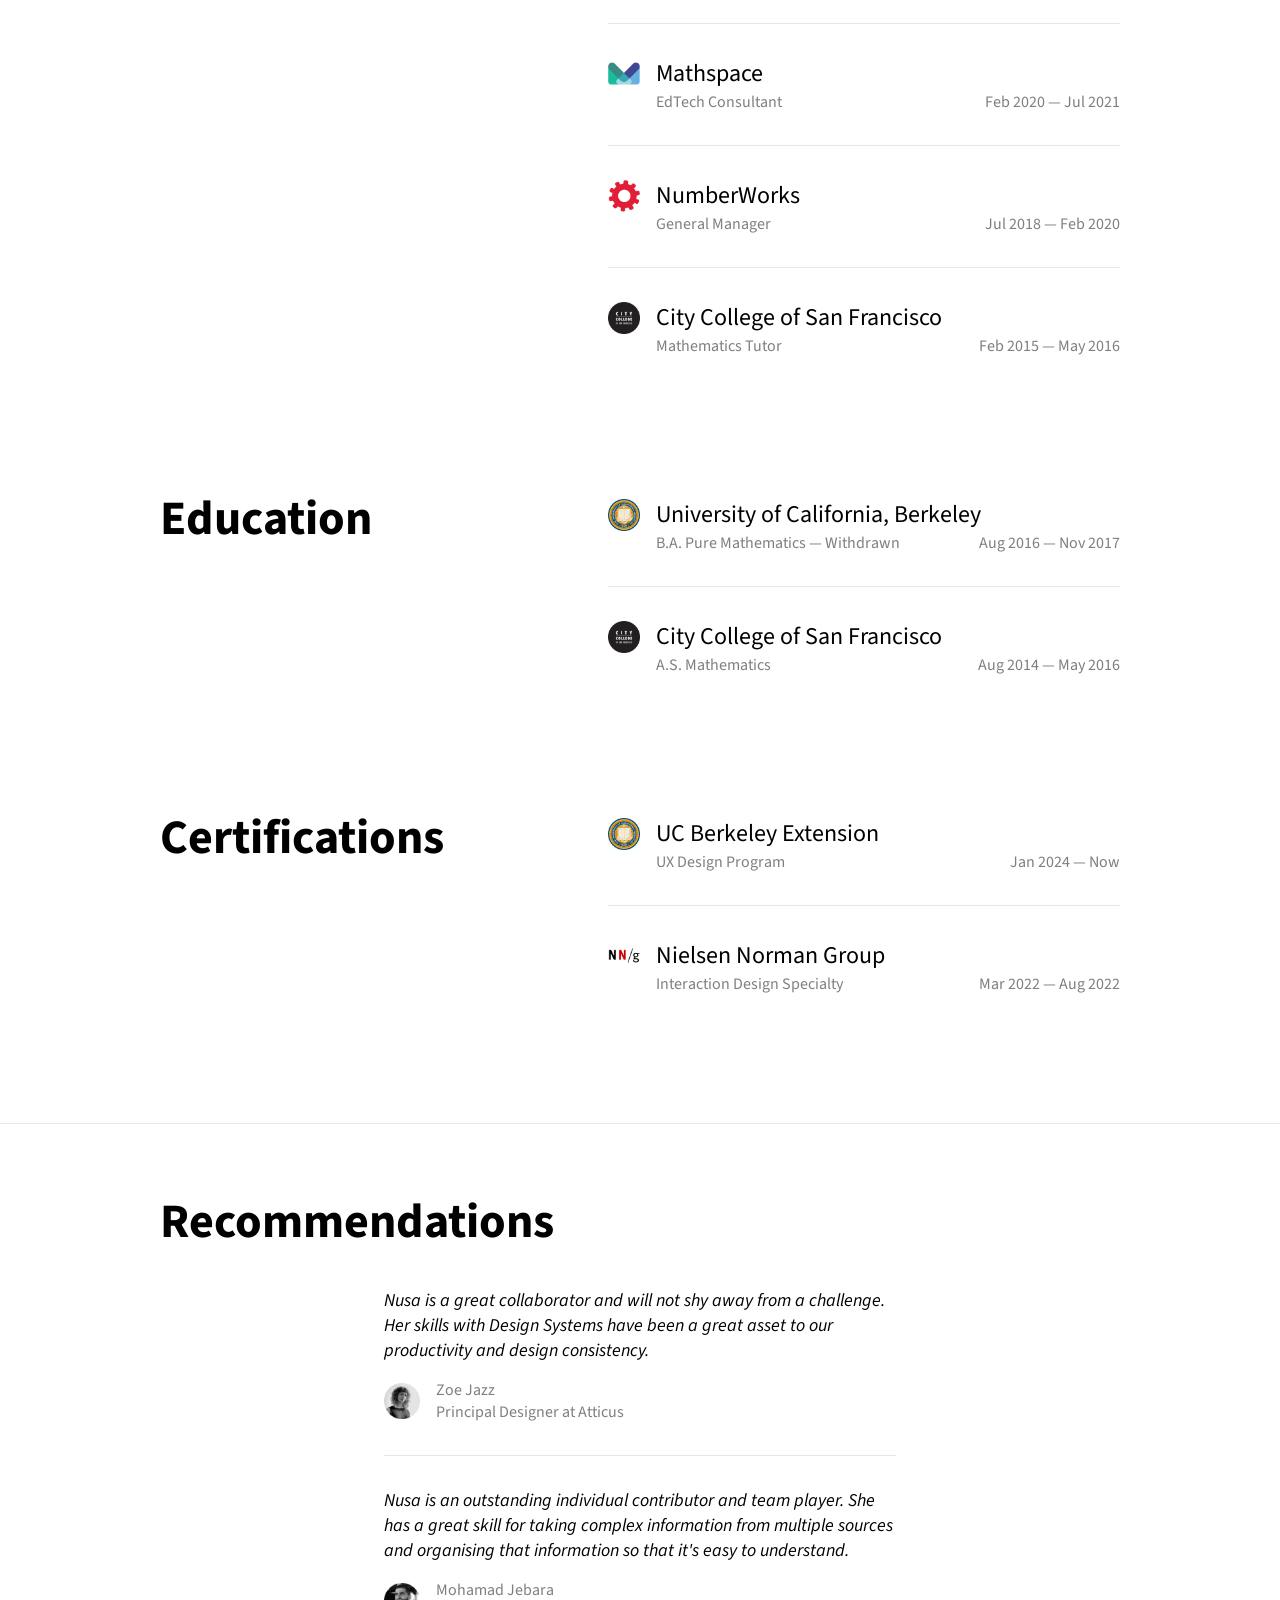
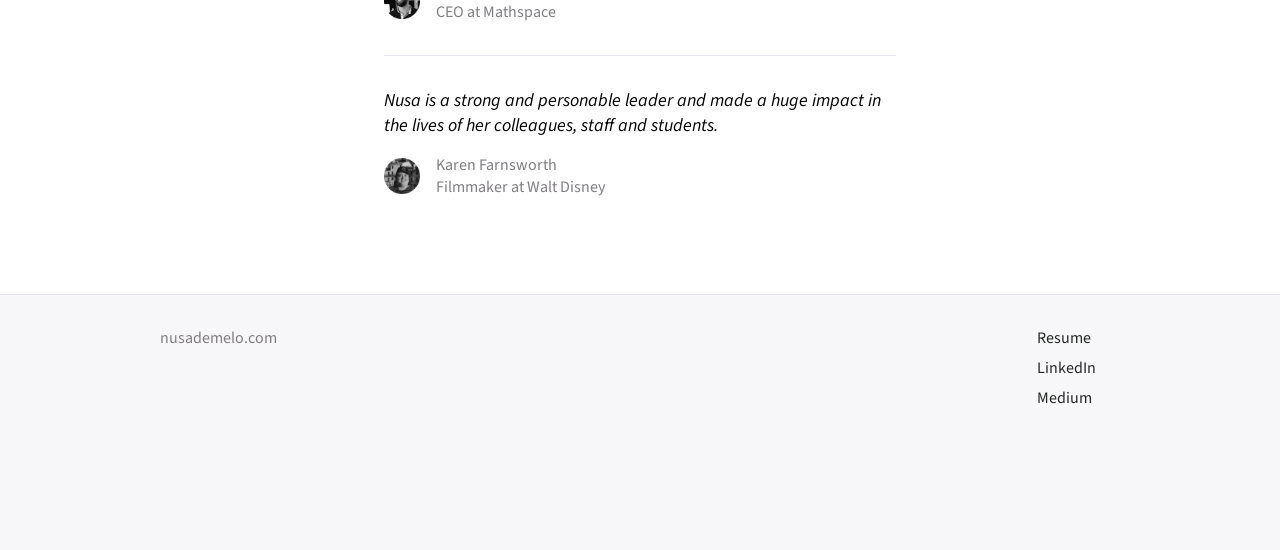
==== commit 7492e631: "Space out about me paragraphs" ====
--- a/index.html
+++ b/index.html
@@ -80,18 +80,12 @@
 				<h2>About me</h2>
 				<div class="flex">
 					<div>
-						<p>I’m a self-driven product designer with a passion for continuous learning and a knack for problem-solving. My academic journey began in California, where I studied Pure Mathematics at UC Berkeley, cultivating a pragmatic approach to problem-solving that translates into my design thinking.</p>
-            <br>
-            <p>Growing up in Brazil, moving abroad and immersing myself in different cultures has allowed me to develop adaptability and wisdom to navigate challenges. So when l had to drop out of university and move to Sydney, I saw an opportunity to delve in the EdTech industry. This experience became a stepping stone in my professional growth and broadened my perspective on design.</p>
-            <br>
-            <p>I share more about my journey into product design in an episode of the <a href="https://open.spotify.com/episode/4vuxh2tcuZdEahoY7ZcFv4?si=c439caba71ed4bf4&nd=1&dlsi=af8ef5088c5c4de4" target="_blank">Digitally Diverse</a> podcast.<p>
-            <br>
-            <p>​​As an avid reader, I learn a lot from books, but my journey from mathematics to EdTech and product design at a LegalTech startup has taught me the importance of learning from hands-on experiences. Each project becomes an avenue for personal and professional growth.</p>
-            <br>
-            <p>As my design philosophy evolved, I developed a preference for timeless design, focusing on an invisible user experience and decisions grounded not just in data, but also in common sense.</p>
-            <br>
-            <p>Throughout my career, transparent communication and collaboration have been guiding principles and you’ll see me thrive in the dynamic and fast-paced environment of startups.</p>
-            
+						<p>I'm a self-driven product designer with a passion for continuous learning and a knack for problem-solving. My academic journey began in California, where I studied Pure Mathematics at UC Berkeley, cultivating a pragmatic approach to problem-solving that translates into my design thinking.</p>
+						<p>Growing up in Brazil, moving abroad and immersing myself in different cultures has allowed me to develop adaptability and wisdom to navigate challenges. So when l had to drop out of university and move to Sydney, I saw an opportunity to delve in the EdTech industry. This experience became a stepping stone in my professional growth and broadened my perspective on design.</p>
+						<p>I share more about my journey into product design in an episode of the <a class="podcast" href="https://open.spotify.com/episode/4vuxh2tcuZdEahoY7ZcFv4?si=c439caba71ed4bf4&nd=1&dlsi=af8ef5088c5c4de4" target="_blank">Digitally Diverse</a> podcast.</p>
+						<p>As an avid reader, I learn a lot from books, but my journey from mathematics to EdTech and product design at a LegalTech startup has taught me the importance of learning from hands-on experiences. Each project becomes an avenue for personal and professional growth.</p>
+						<p>As my design philosophy evolved, I developed a preference for timeless design, focusing on an invisible user experience and decisions grounded not just in data, but also in common sense.</p>
+						<p>Throughout my career, transparent communication and collaboration have been guiding principles and you'll see me thrive in the dynamic and fast-paced environment of startups.</p>
 						<a class="download" href="nusa-de-melo.pdf" target="_blank">Download resume</a>
 					</div>
 					<img src="img/headshots/nusa-2.png" />
--- a/style.css
+++ b/style.css
@@ -232,9 +232,19 @@
 
 @media screen and (min-width: 1024px) {
 	section.about-me .flex {
+		align-items: flex-start;
 		flex-direction: row;
 		gap: 64px;
 	}
+}
+
+section.about-me p {
+	margin-bottom: 16px;
+}
+
+section.about-me a.podcast {
+	font-weight: 600;
+	text-decoration: underline;
 }
 
 section.about-me a.download {
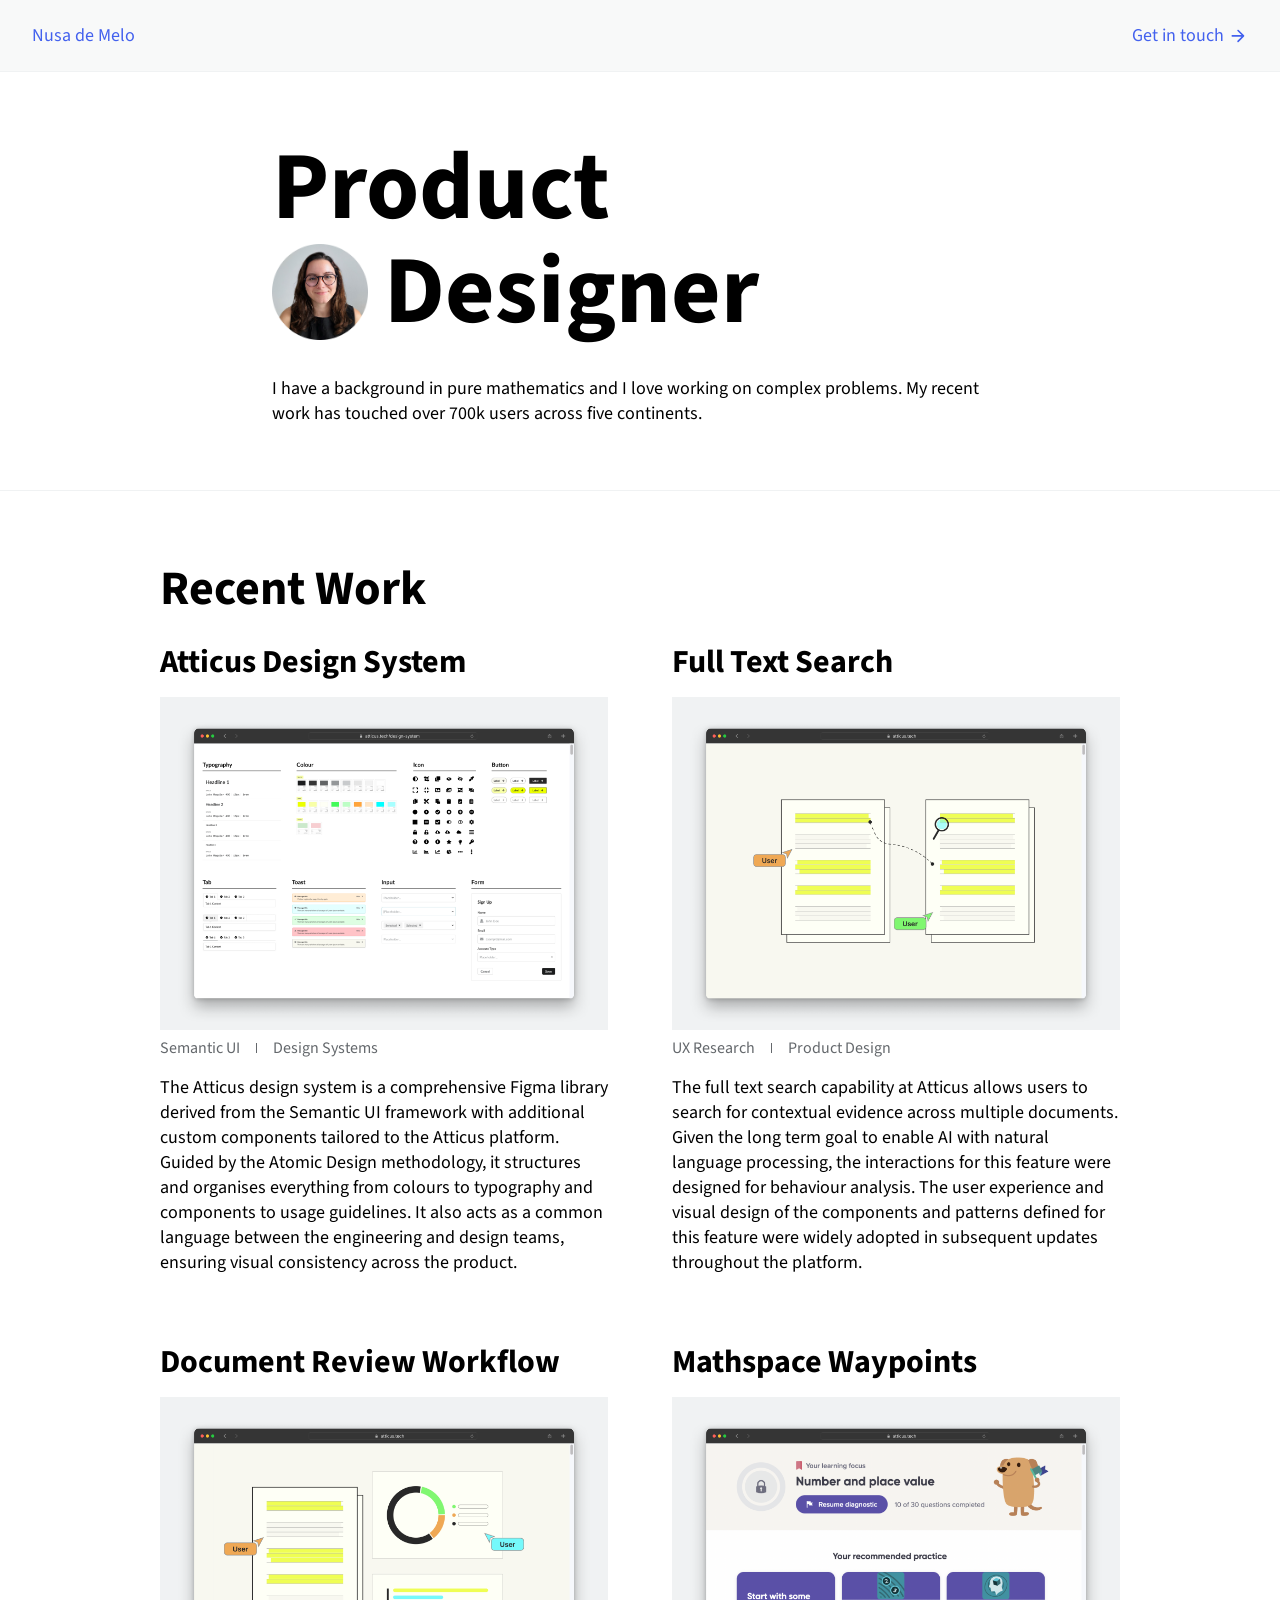
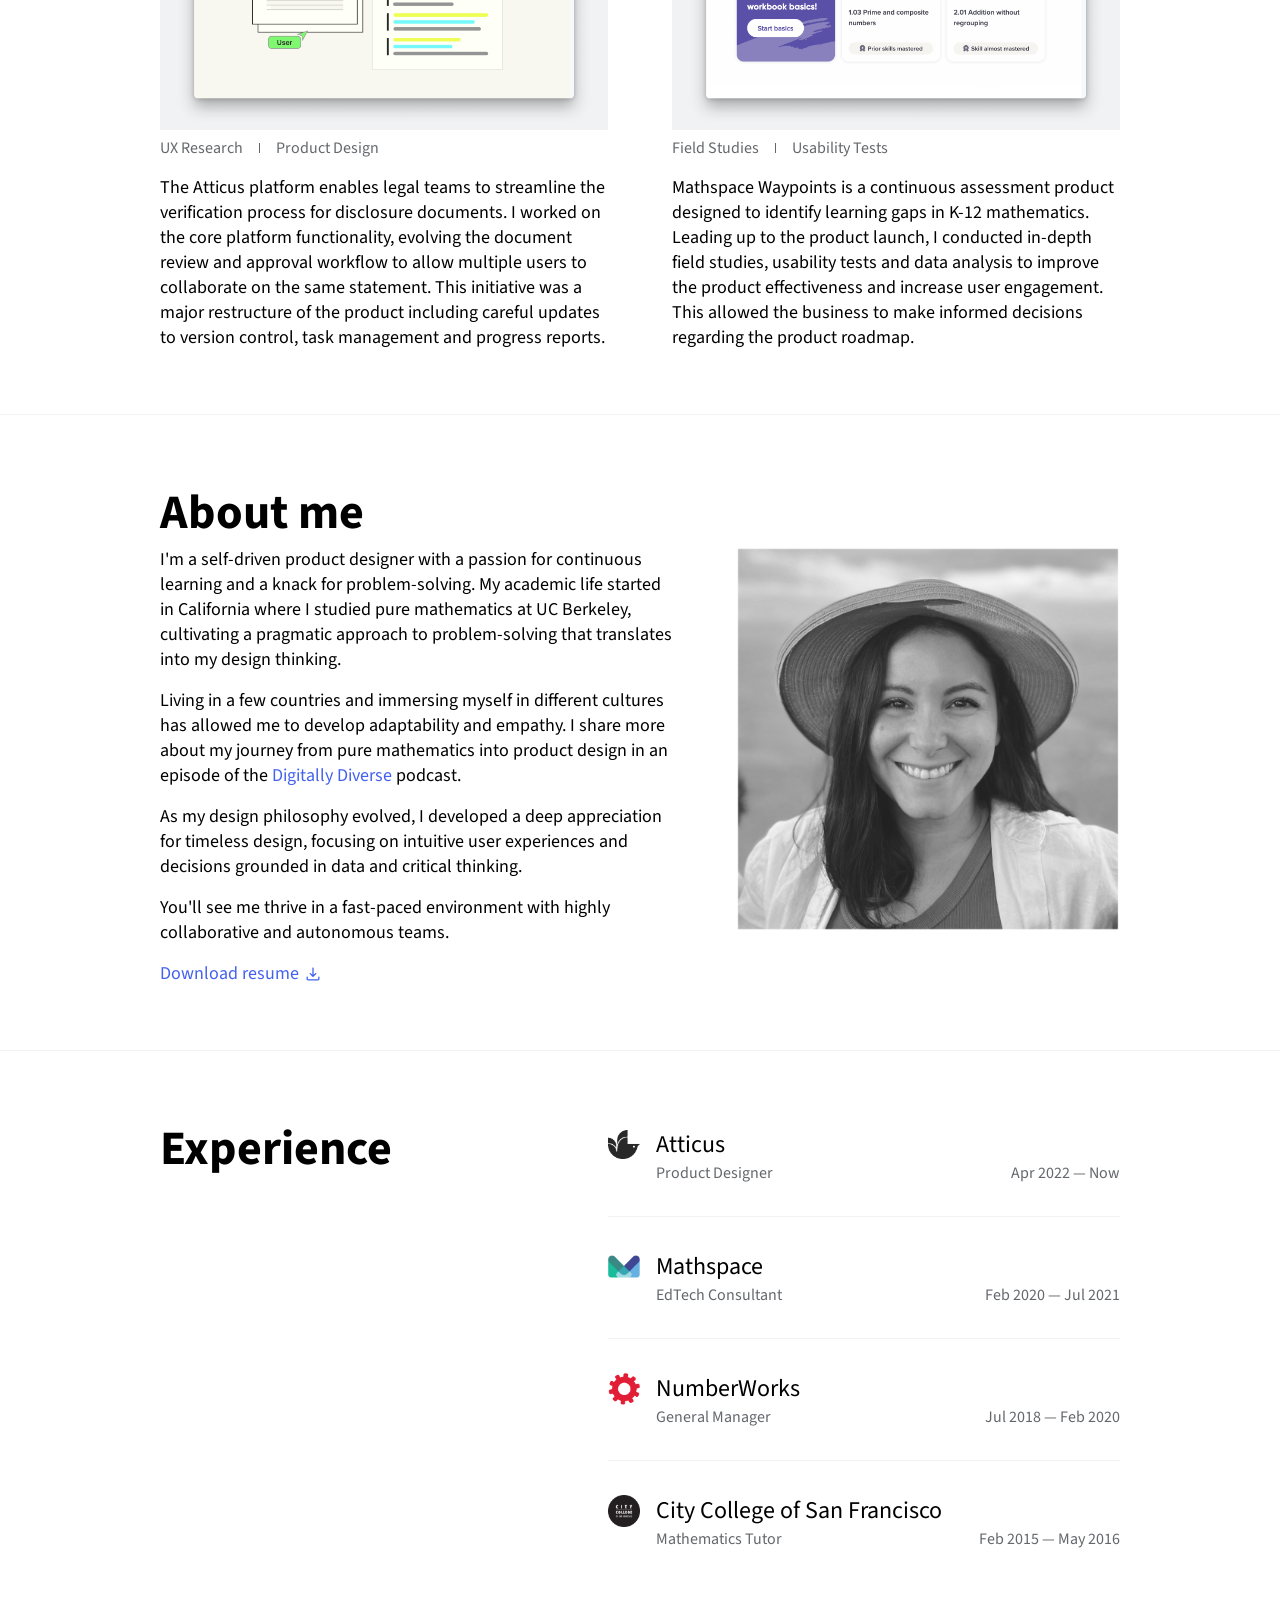
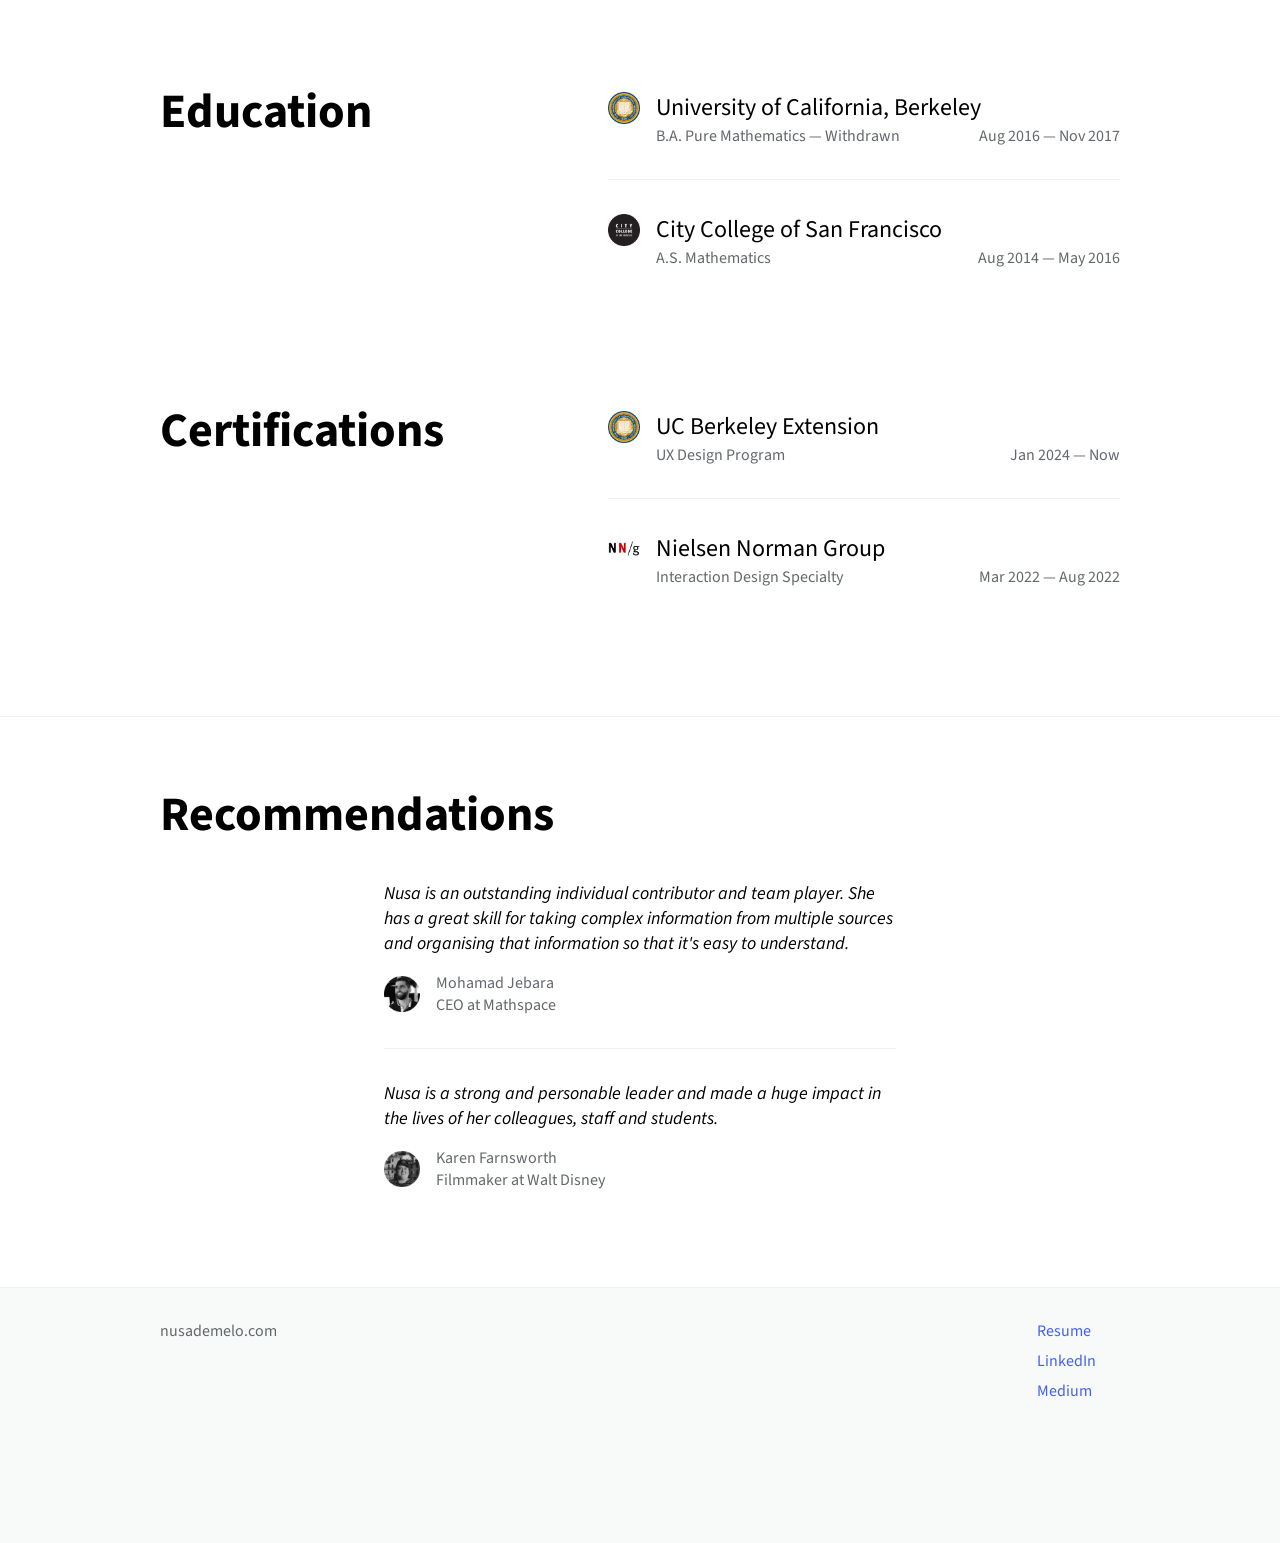
==== commit 5999a4d8: "update copy and recent work images" ====
--- a/index.html
+++ b/index.html
@@ -26,7 +26,8 @@
 						<div>Designer</div>
 					</div>
 				</h1>
-				<p>I have a background in pure mathematics and a passion for solving problems in a creative and pragmatic way. Based in Sunshine Coast.</p>
+				<p>I have a background in pure mathematics and I love working on complex problems. My recent work has touched over 700k users across five continents.</p>
+				<!-- <p>I'm a pragmatic problem solver with a background in mathematics and a strong appreciation for timeless design. Based in Sunshine Coast.</p> -->
 				<a class="get-in-touch" href="https://linkedin.com/in/nusademelo" target="_blank">Get in touch</a>
 			</div>
 		</section>
@@ -37,39 +38,39 @@
 				<div class="grid">
 					<div>
 						<h3>Atticus Design System</h3>
-						<img src="img/recent-work/atticus-design-system.svg" />
+						<img src="img/recent-work/atticus-design-system.png" />
 						<div class="skills">
 							<div>Semantic UI</div>
 							<div>Design Systems</div>
 						</div>
-						<p>A comprehensive Figma library derived from Semantic UI and Atticus custom components forms a powerful yet simple design system. Guided by the Atomic Design methodology, it structures and organises everything from colours to typography and components to usage guidelines. The Atticus design system acts as a unified language between the design and engineering teams, ensuring visual consistency across features whether they use a default Semantic UI component or a customised version.</p>
+						<p>The Atticus design system is a comprehensive Figma library derived from the Semantic UI framework with additional custom components tailored to the Atticus platform. Guided by the Atomic Design methodology, it structures and organises everything from colours to typography and components to usage guidelines. It also acts as a common language between the engineering and design teams, ensuring visual consistency across the product.</p>
 					</div>
 					<div>
 						<h3>Full Text Search</h3>
-						<img src="img/recent-work/full-text-search.svg" />
+						<img src="img/recent-work/full-text-search.png" />
 						<div class="skills">
 							<div>UX Research</div>
 							<div>Product Design</div>
 						</div>
-						<p>Full text search was a significant update to Atticus, allowing users to search for content across hundreds of documents when trying find contextual evidence during document reviews. The search feature addressed a previous limitation of only being able to search for document titles. The designs of full text search received positive feedback from customers and internal stakeholders alike, and the design components and patterns defined for this project are in use across multiple other updates to the platform.</p>
+						<p>The full text search capability at Atticus allows users to search for contextual evidence across multiple documents. Given the long term goal to enable AI with natural language processing, the interactions for this feature were designed for behaviour analysis. The user experience and visual design of the components and patterns defined for this feature were widely adopted in subsequent updates throughout the platform.</p>
 					</div>
 					<div>
 						<h3>Document Review Workflow</h3>
-						<img src="img/recent-work/document-review-workflow.svg" />
+						<img src="img/recent-work/document-review-workflow.png" />
 						<div class="skills">
 							<div>UX Research</div>
 							<div>Product Design</div>
 						</div>
-						<p>I led the end-to-end design of a collaborative statement sign-off feature to address an initial limitation of the previous single-person approval setup. As the only designer allocated to this six-month-long project, I navigated various responsibilities to ensure the integration of this update with a suite of related product changes. The result is a tiered document review system that empowers multiple people to review and approve statements while providing a timely progress overview of the document review process.</p>
+						<p>The Atticus platform enables legal teams to streamline the verification process for disclosure documents. I worked on the core platform functionality, evolving the document review and approval workflow to allow multiple users to collaborate on the same statement. This initiative was a major restructure of the product including careful updates to version control, task management and progress reports.</p>
 					</div>
 					<div>
 						<h3>Mathspace Waypoints</h3>
-						<img src="img/recent-work/mathspace-waypoints.svg" />
+						<img src="img/recent-work/mathspace-waypoints.png" />
 						<div class="skills">
 							<div>Field Studies</div>
 							<div>Usability Tests</div>
 						</div>
-						<p>Mathspace Waypoints is a continuous assessment tool designed to identify gaps in understanding in mathematics and foster a growth mindset. During the beta launch, I worked closely with the product team, conducting usability tests, field studies and data analysis to refine the tool effectiveness and user engagement. Leveraging my close relationships with customers, I helped the product team make informed decisions regarding the direction for future updates, ensuring ongoing improvement and alignment with user needs.</p>
+						<p>Mathspace Waypoints is a continuous assessment product designed to identify learning gaps in K-12 mathematics. Leading up to the product launch, I conducted in-depth field studies, usability tests and data analysis to improve the product effectiveness and increase user engagement. This allowed the business to make informed decisions regarding the product roadmap.</p>
 					</div>
 				</div>
 			</div>
@@ -80,12 +81,10 @@
 				<h2>About me</h2>
 				<div class="flex">
 					<div>
-						<p>I'm a self-driven product designer with a passion for continuous learning and a knack for problem-solving. My academic journey began in California, where I studied Pure Mathematics at UC Berkeley, cultivating a pragmatic approach to problem-solving that translates into my design thinking.</p>
-						<p>Growing up in Brazil, moving abroad and immersing myself in different cultures has allowed me to develop adaptability and wisdom to navigate challenges. So when l had to drop out of university and move to Sydney, I saw an opportunity to delve in the EdTech industry. This experience became a stepping stone in my professional growth and broadened my perspective on design.</p>
-						<p>I share more about my journey into product design in an episode of the <a class="podcast" href="https://open.spotify.com/episode/4vuxh2tcuZdEahoY7ZcFv4?si=c439caba71ed4bf4&nd=1&dlsi=af8ef5088c5c4de4" target="_blank">Digitally Diverse</a> podcast.</p>
-						<p>As an avid reader, I learn a lot from books, but my journey from mathematics to EdTech and product design at a LegalTech startup has taught me the importance of learning from hands-on experiences. Each project becomes an avenue for personal and professional growth.</p>
-						<p>As my design philosophy evolved, I developed a preference for timeless design, focusing on an invisible user experience and decisions grounded not just in data, but also in common sense.</p>
-						<p>Throughout my career, transparent communication and collaboration have been guiding principles and you'll see me thrive in the dynamic and fast-paced environment of startups.</p>
+						<p>I'm a self-driven product designer with a passion for continuous learning and a knack for problem-solving. My academic life started in California where I studied pure mathematics at UC Berkeley, cultivating a pragmatic approach to problem-solving that translates into my design thinking.</p>
+						<p>Living in a few countries and immersing myself in different cultures has allowed me to develop adaptability and empathy. I share more about my journey from pure mathematics into product design in an episode of the <a href="https://open.spotify.com/episode/4vuxh2tcuZdEahoY7ZcFv4?si=c439caba71ed4bf4&nd=1&dlsi=af8ef5088c5c4de4" target="_blank">Digitally Diverse</a> podcast.</p>
+						<p>As my design philosophy evolved, I developed a deep appreciation for timeless design, focusing on intuitive user experiences and decisions grounded in data and critical thinking.</p>
+						<p>You'll see me thrive in a fast-paced environment with highly collaborative and autonomous teams.</p>
 						<a class="download" href="nusa-de-melo.pdf" target="_blank">Download resume</a>
 					</div>
 					<img src="img/headshots/nusa-2.png" />
@@ -182,6 +181,7 @@
 			<div class="container">
 				<h2>Recommendations</h2>
 				<div class="list">
+					<!--
 					<p>Nusa is a great collaborator and will not shy away from a challenge. Her skills with Design Systems have been a great asset to our productivity and design consistency.</p>
 					<div class="flex">
 						<img src="img/headshots/zoe.png" />
@@ -190,6 +190,7 @@
 							<div>Principal Designer at Atticus</div>
 						</div>
 					</div>
+          -->
 
 					<p>Nusa is an outstanding individual contributor and team player. She has a great skill for taking complex information from multiple sources and organising that information so that it's easy to understand.</p>
 					<div class="flex">
--- a/style.css
+++ b/style.css
@@ -1,8 +1,9 @@
 :root {
-	--black: #252825;
-	--slate: #807e81;
-	--silver: #e7e5f0;
-	--snow: #f7f6f8;
+	--black: #201915;
+	--slate: #64686c;
+	--silver: #f0f2f3;
+	--snow: #f8f9f9;
+	--primary: #4361ee;
 }
 
 *,
@@ -57,7 +58,7 @@
 }
 
 a {
-	color: var(--black);
+	color: var(--primary);
 	text-decoration: none;
 }
 
@@ -84,7 +85,7 @@
 }
 
 header .nusa-de-melo {
-	font-weight: 600;
+	color: var(--primary);
 }
 
 header .get-in-touch {
@@ -162,7 +163,6 @@
 	background-repeat: no-repeat;
 	background-size: 20px;
 	display: block;
-	font-weight: 600;
 	margin-top: 16px;
 	padding-right: 24px;
 	width: fit-content;
@@ -242,18 +242,12 @@
 	margin-bottom: 16px;
 }
 
-section.about-me a.podcast {
-	font-weight: 600;
-	text-decoration: underline;
-}
-
 section.about-me a.download {
 	background-image: url(img/icons/download.svg);
 	background-position: center right;
 	background-repeat: no-repeat;
 	background-size: 20px;
 	display: block;
-	font-weight: 600;
 	margin-top: 8px;
 	padding-right: 24px;
 	width: fit-content;
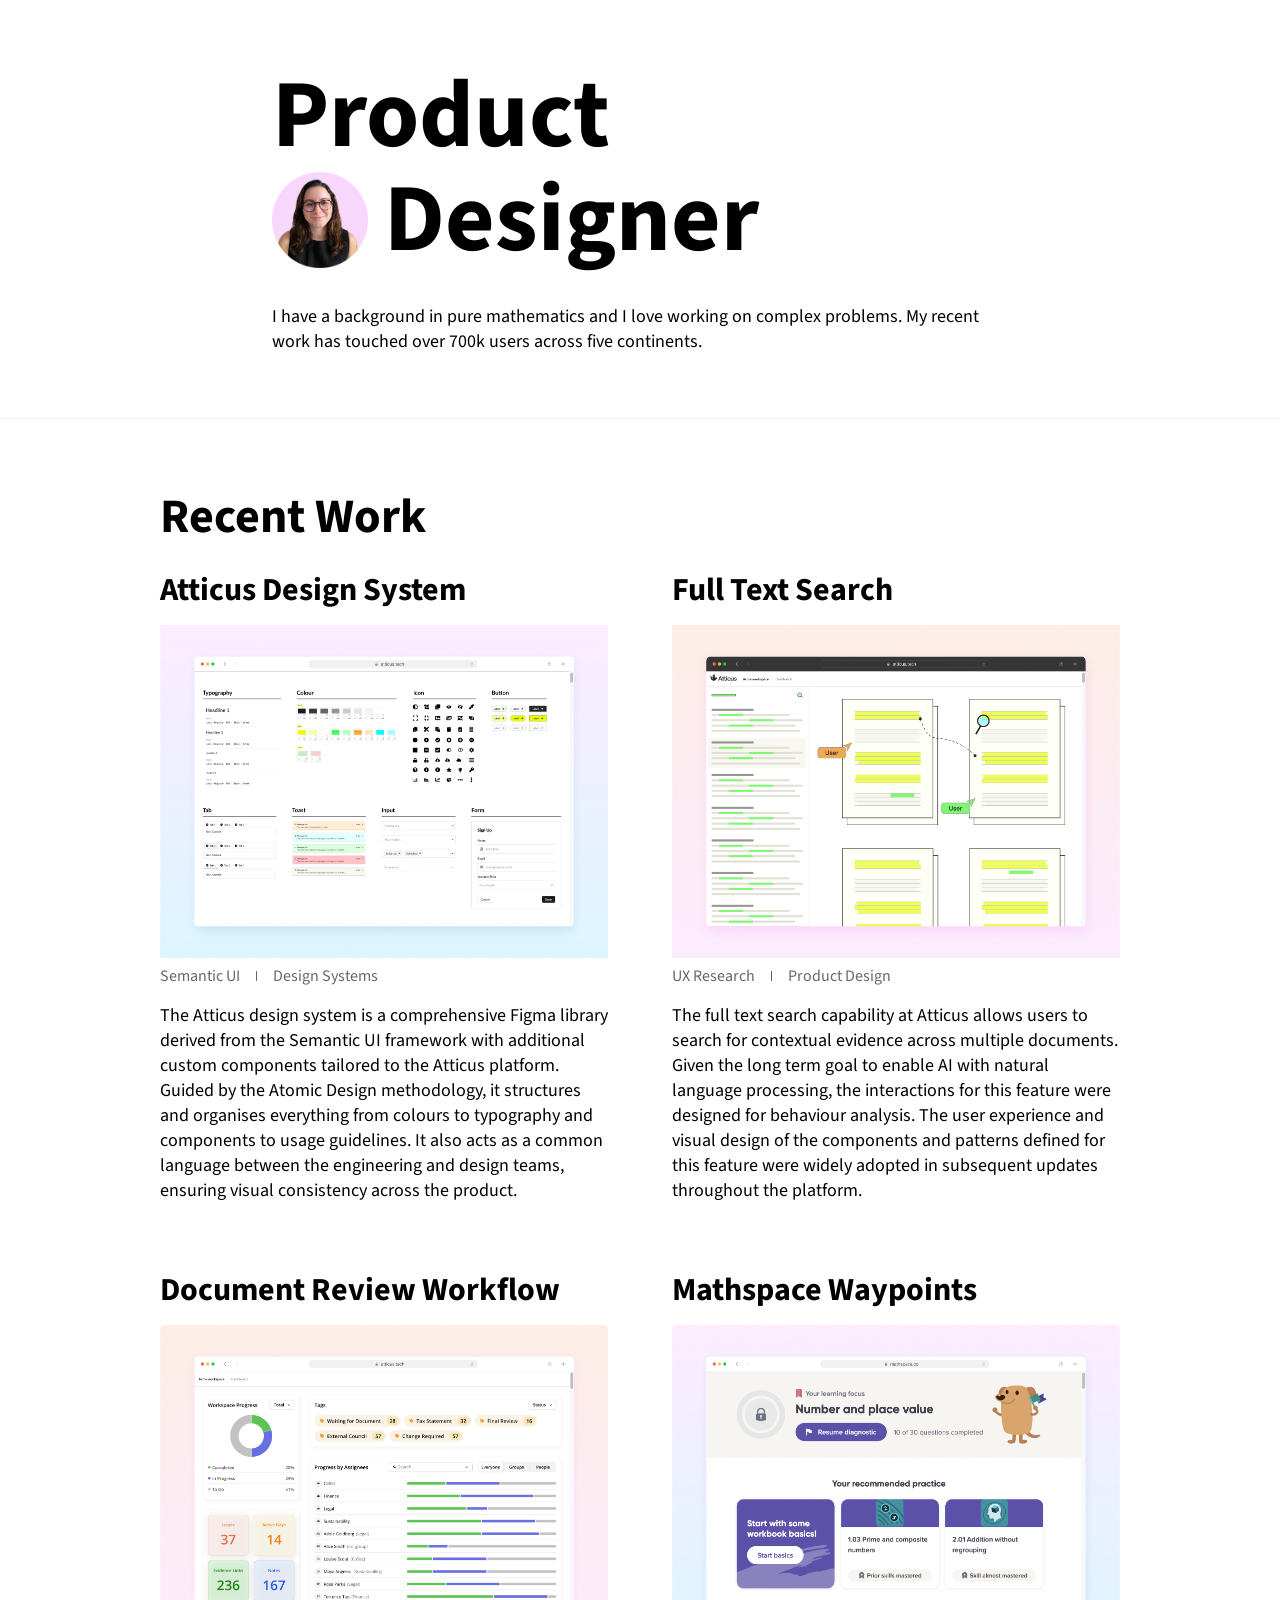
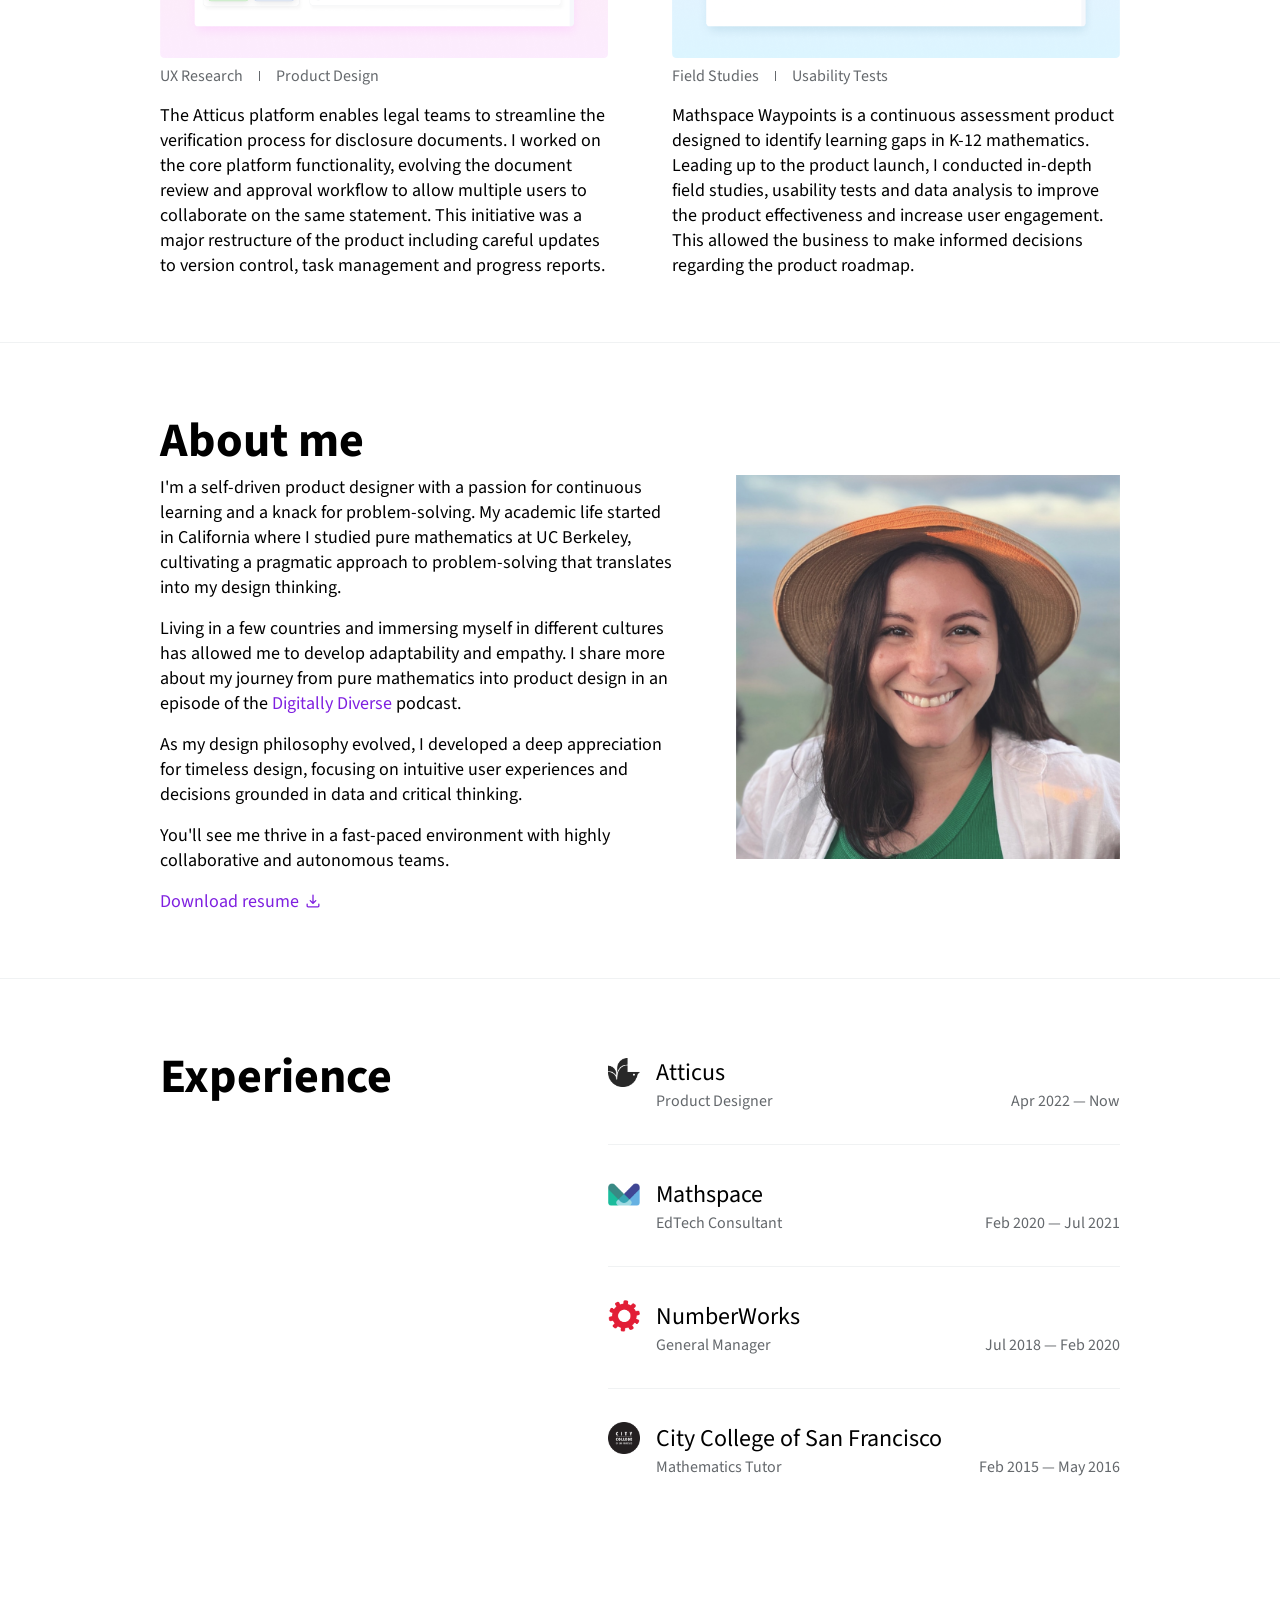
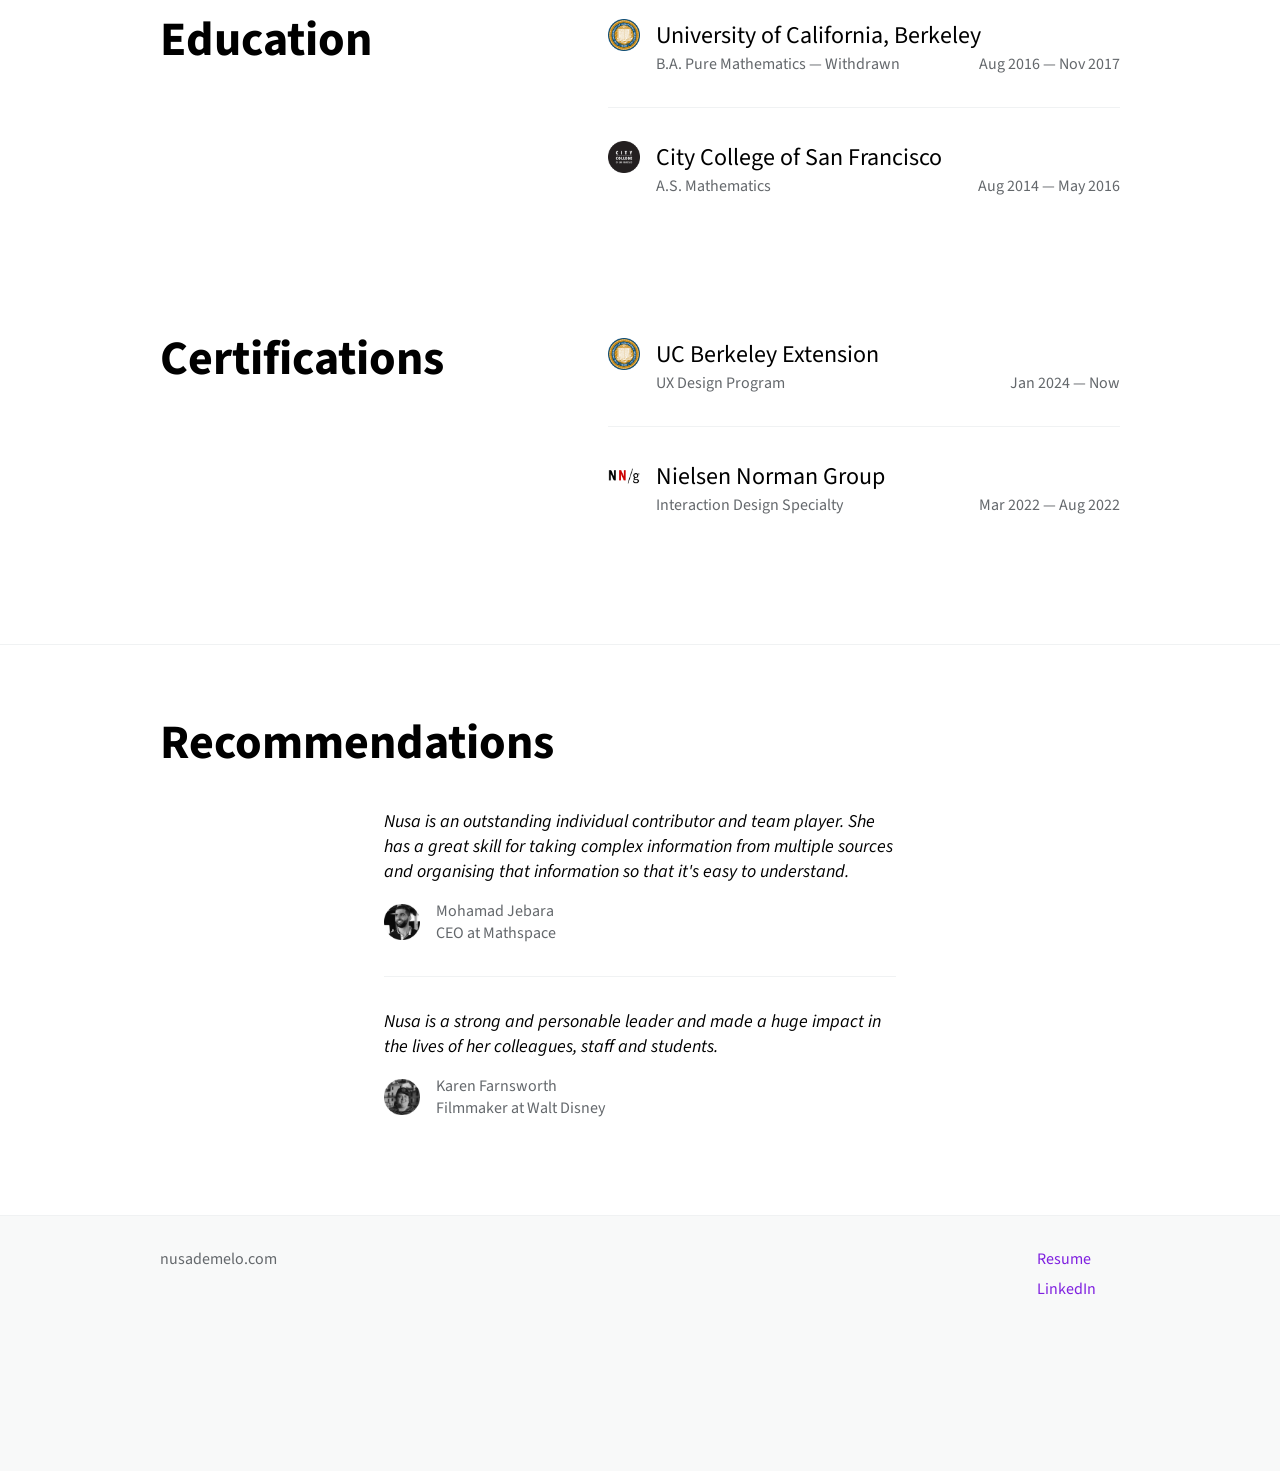
==== commit bec8de04: "Update index.html" ====
--- a/index.html
+++ b/index.html
@@ -12,10 +12,12 @@
 	</head>
 
 	<body>
-		<header>
+		<!--
+    <header>
 			<div class="nusa-de-melo">Nusa de Melo</div>
 			<a class="get-in-touch" href="https://linkedin.com/in/nusademelo" target="_blank">Get in touch</a>
 		</header>
+    -->
 
 		<section class="hero">
 			<div class="container">
@@ -219,7 +221,9 @@
 				<div class="links">
 					<a href="nusa-de-melo.pdf" target="_blank">Resume</a>
 					<a href="https://linkedin.com/in/nusademelo" target="_blank">LinkedIn</a>
+          <!--
 					<a href="https://medium.com/@nusademelo" target="_blank">Medium</a>
+          -->
 				</div>
 			</div>
 		</footer>
--- a/style.css
+++ b/style.css
@@ -3,7 +3,7 @@
 	--slate: #64686c;
 	--silver: #f0f2f3;
 	--snow: #f8f9f9;
-	--primary: #4361ee;
+	--primary: #7f20e0;
 }
 
 *,
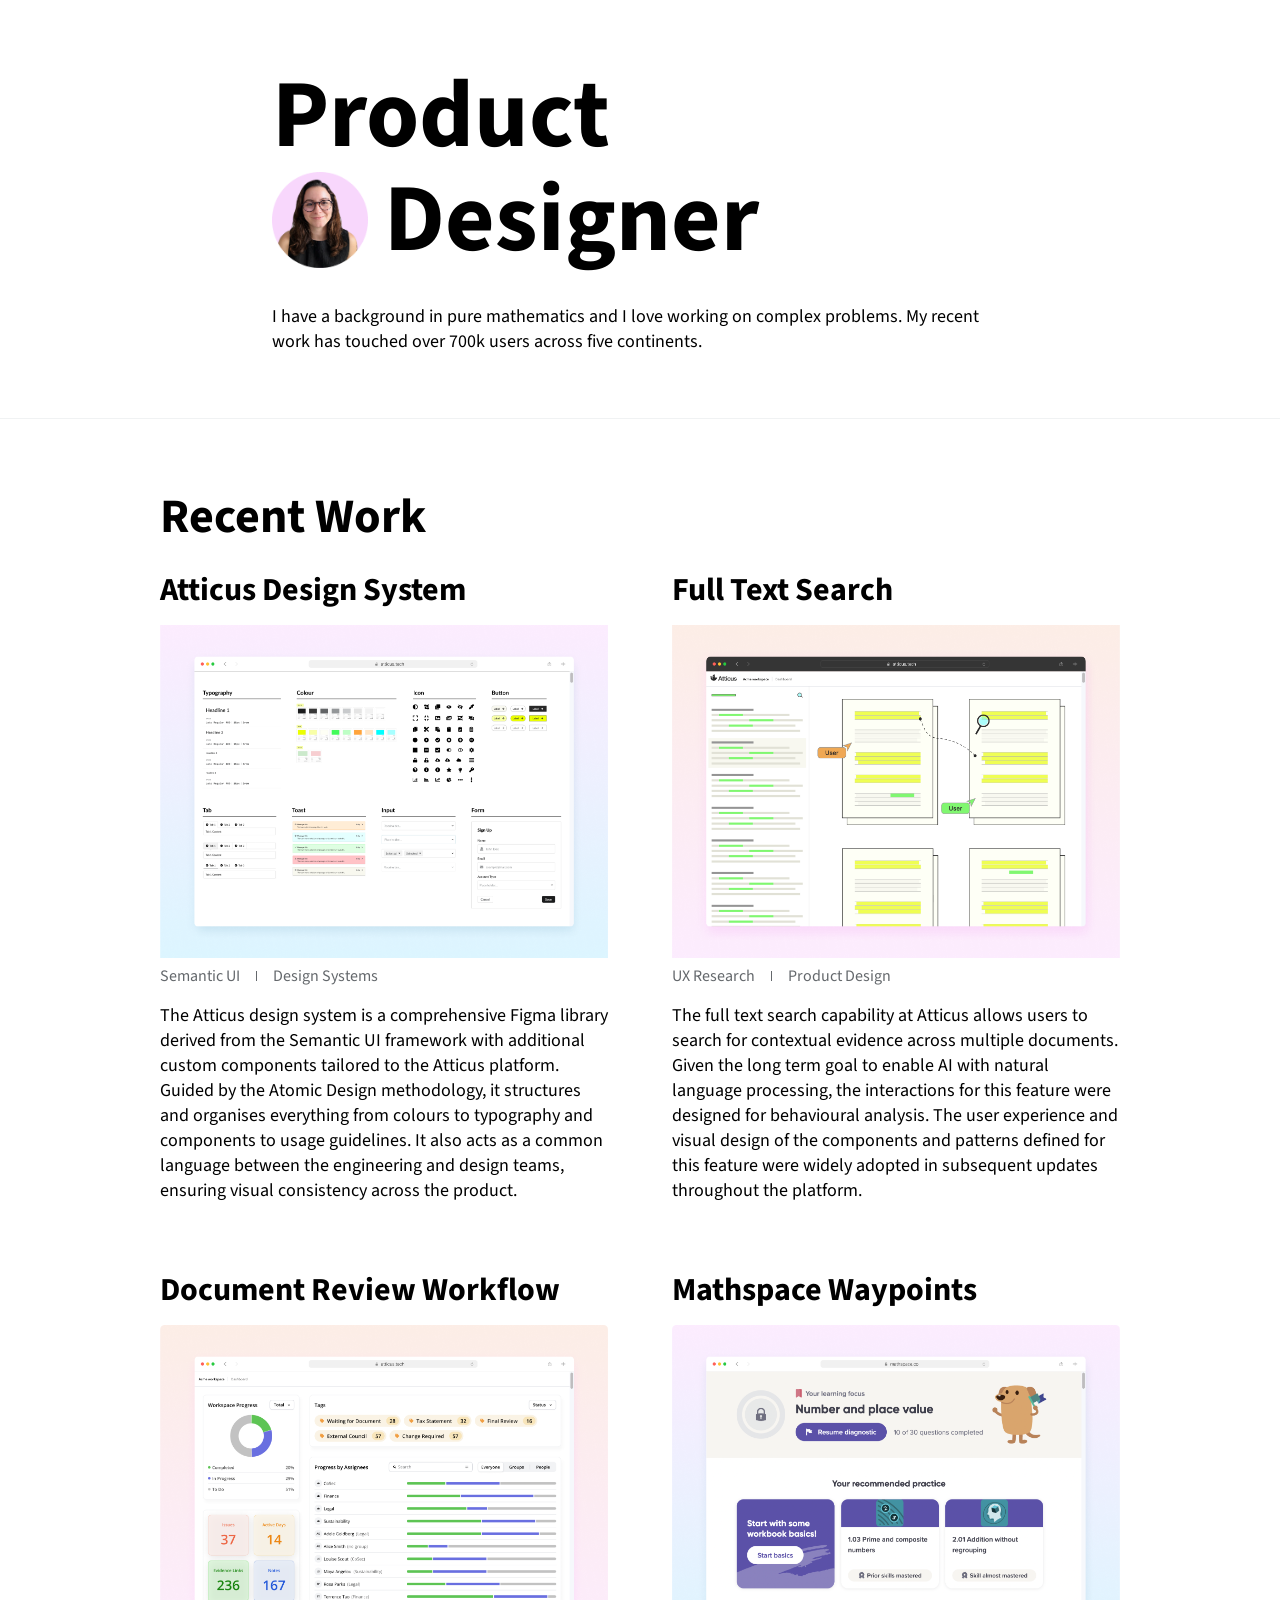
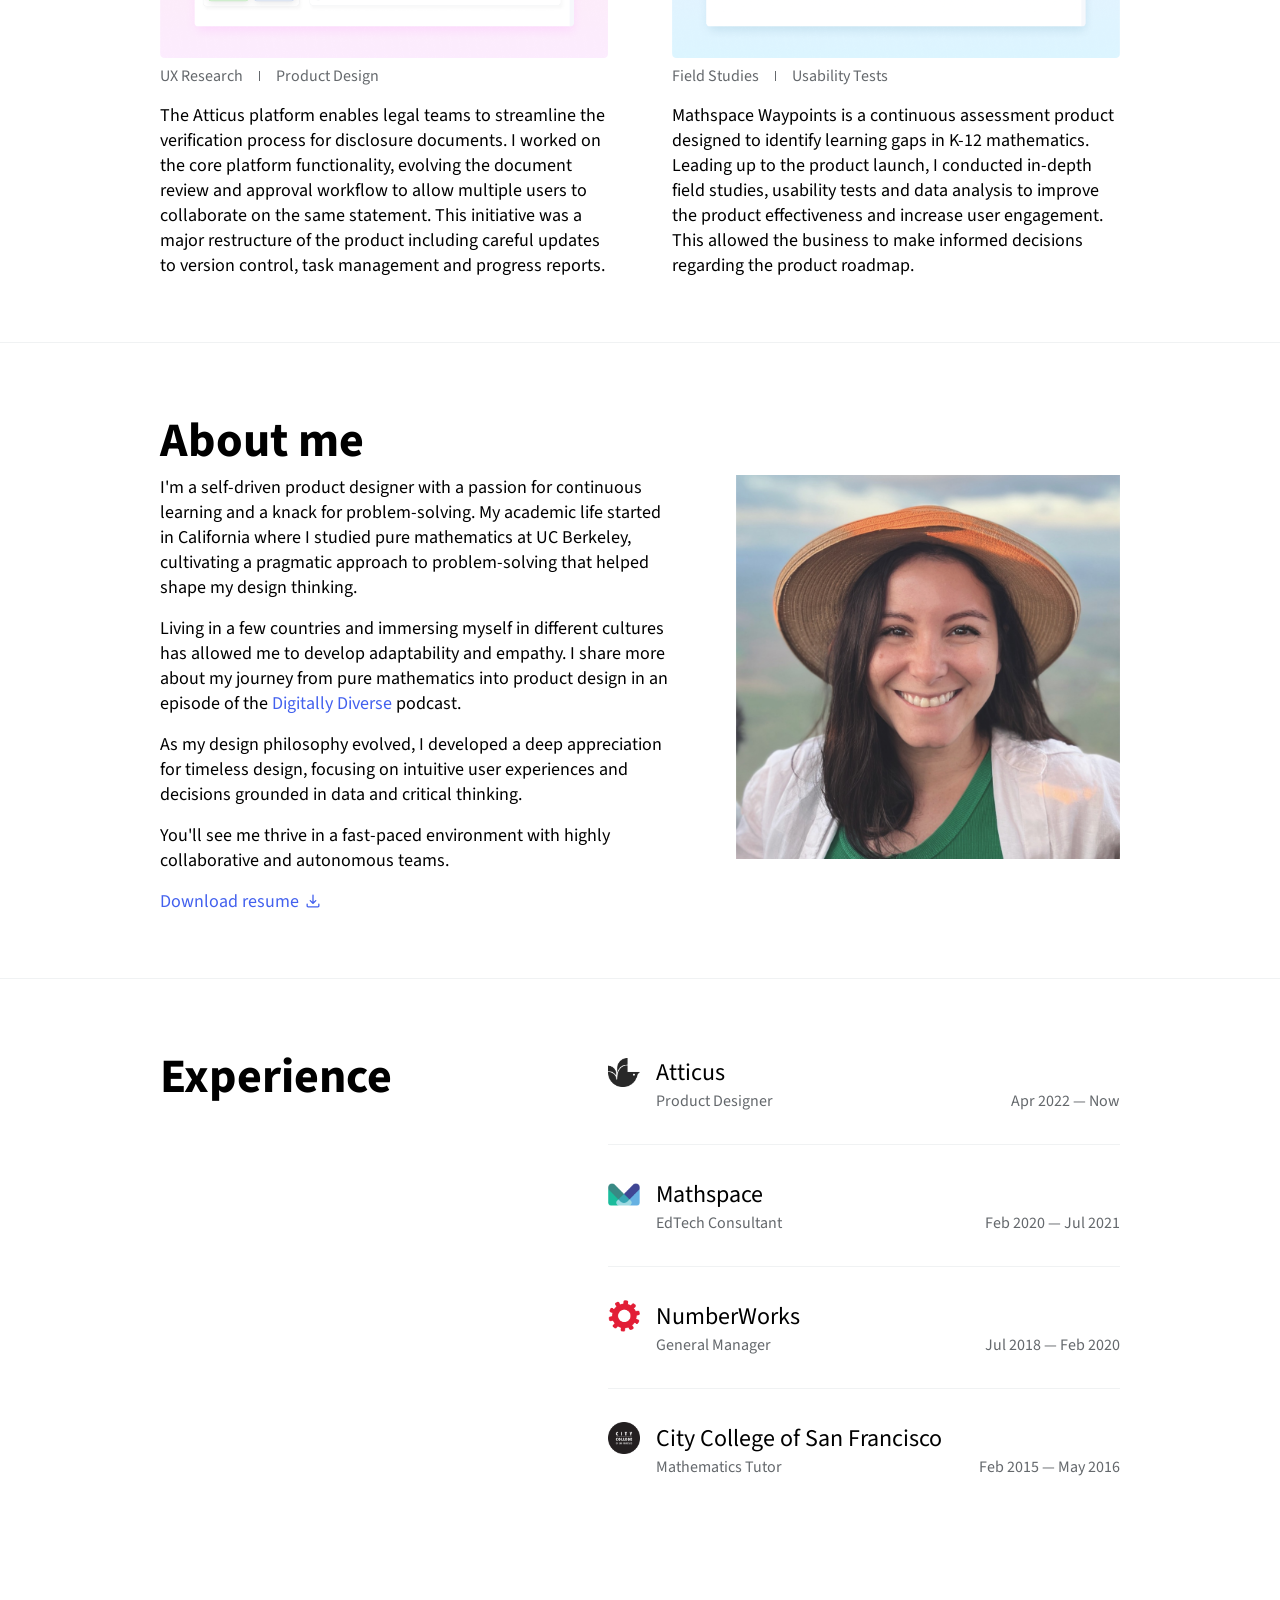
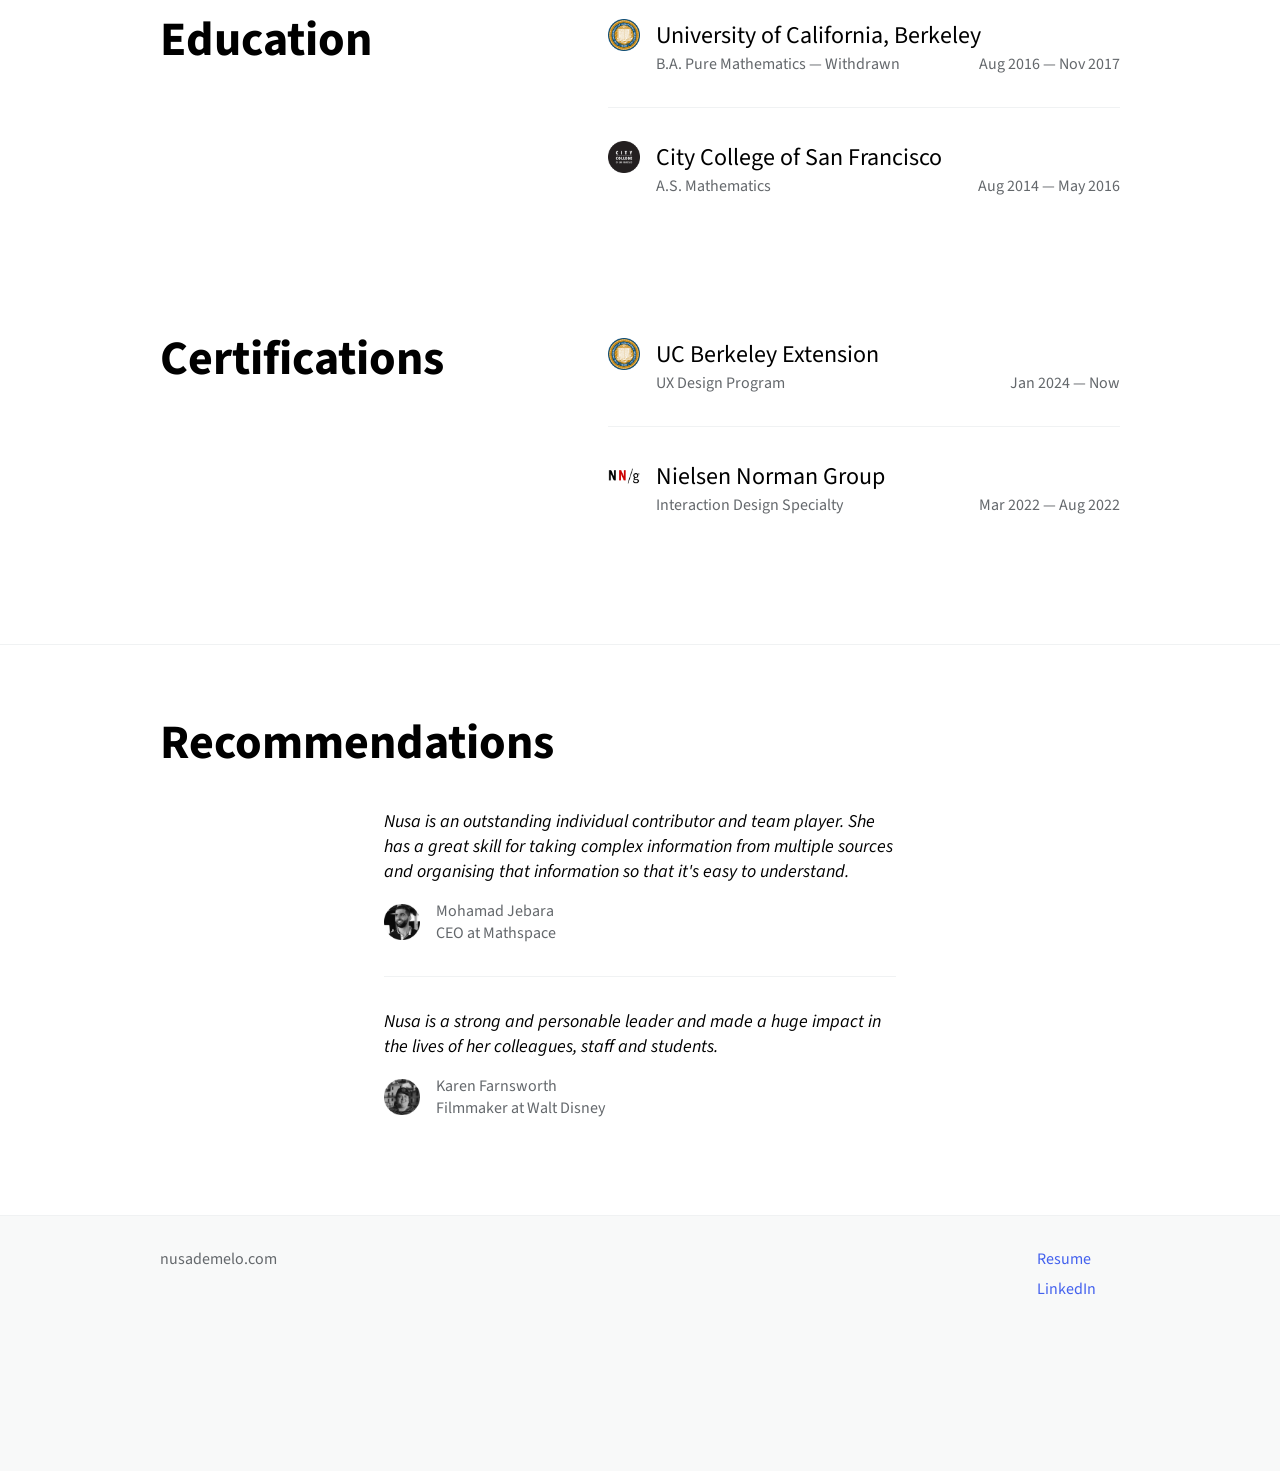
==== commit 708b6005: "Update index.html" ====
--- a/index.html
+++ b/index.html
@@ -54,7 +54,7 @@
 							<div>UX Research</div>
 							<div>Product Design</div>
 						</div>
-						<p>The full text search capability at Atticus allows users to search for contextual evidence across multiple documents. Given the long term goal to enable AI with natural language processing, the interactions for this feature were designed for behaviour analysis. The user experience and visual design of the components and patterns defined for this feature were widely adopted in subsequent updates throughout the platform.</p>
+						<p>The full text search capability at Atticus allows users to search for contextual evidence across multiple documents. Given the long term goal to enable AI with natural language processing, the interactions for this feature were designed for behavioural analysis. The user experience and visual design of the components and patterns defined for this feature were widely adopted in subsequent updates throughout the platform.</p>
 					</div>
 					<div>
 						<h3>Document Review Workflow</h3>
@@ -83,7 +83,7 @@
 				<h2>About me</h2>
 				<div class="flex">
 					<div>
-						<p>I'm a self-driven product designer with a passion for continuous learning and a knack for problem-solving. My academic life started in California where I studied pure mathematics at UC Berkeley, cultivating a pragmatic approach to problem-solving that translates into my design thinking.</p>
+						<p>I'm a self-driven product designer with a passion for continuous learning and a knack for problem-solving. My academic life started in California where I studied pure mathematics at UC Berkeley, cultivating a pragmatic approach to problem-solving that helped shape my design thinking.</p>
 						<p>Living in a few countries and immersing myself in different cultures has allowed me to develop adaptability and empathy. I share more about my journey from pure mathematics into product design in an episode of the <a href="https://open.spotify.com/episode/4vuxh2tcuZdEahoY7ZcFv4?si=c439caba71ed4bf4&nd=1&dlsi=af8ef5088c5c4de4" target="_blank">Digitally Diverse</a> podcast.</p>
 						<p>As my design philosophy evolved, I developed a deep appreciation for timeless design, focusing on intuitive user experiences and decisions grounded in data and critical thinking.</p>
 						<p>You'll see me thrive in a fast-paced environment with highly collaborative and autonomous teams.</p>
--- a/style.css
+++ b/style.css
@@ -3,7 +3,7 @@
 	--slate: #64686c;
 	--silver: #f0f2f3;
 	--snow: #f8f9f9;
-	--primary: #7f20e0;
+	--primary: #4361ee;
 }
 
 *,
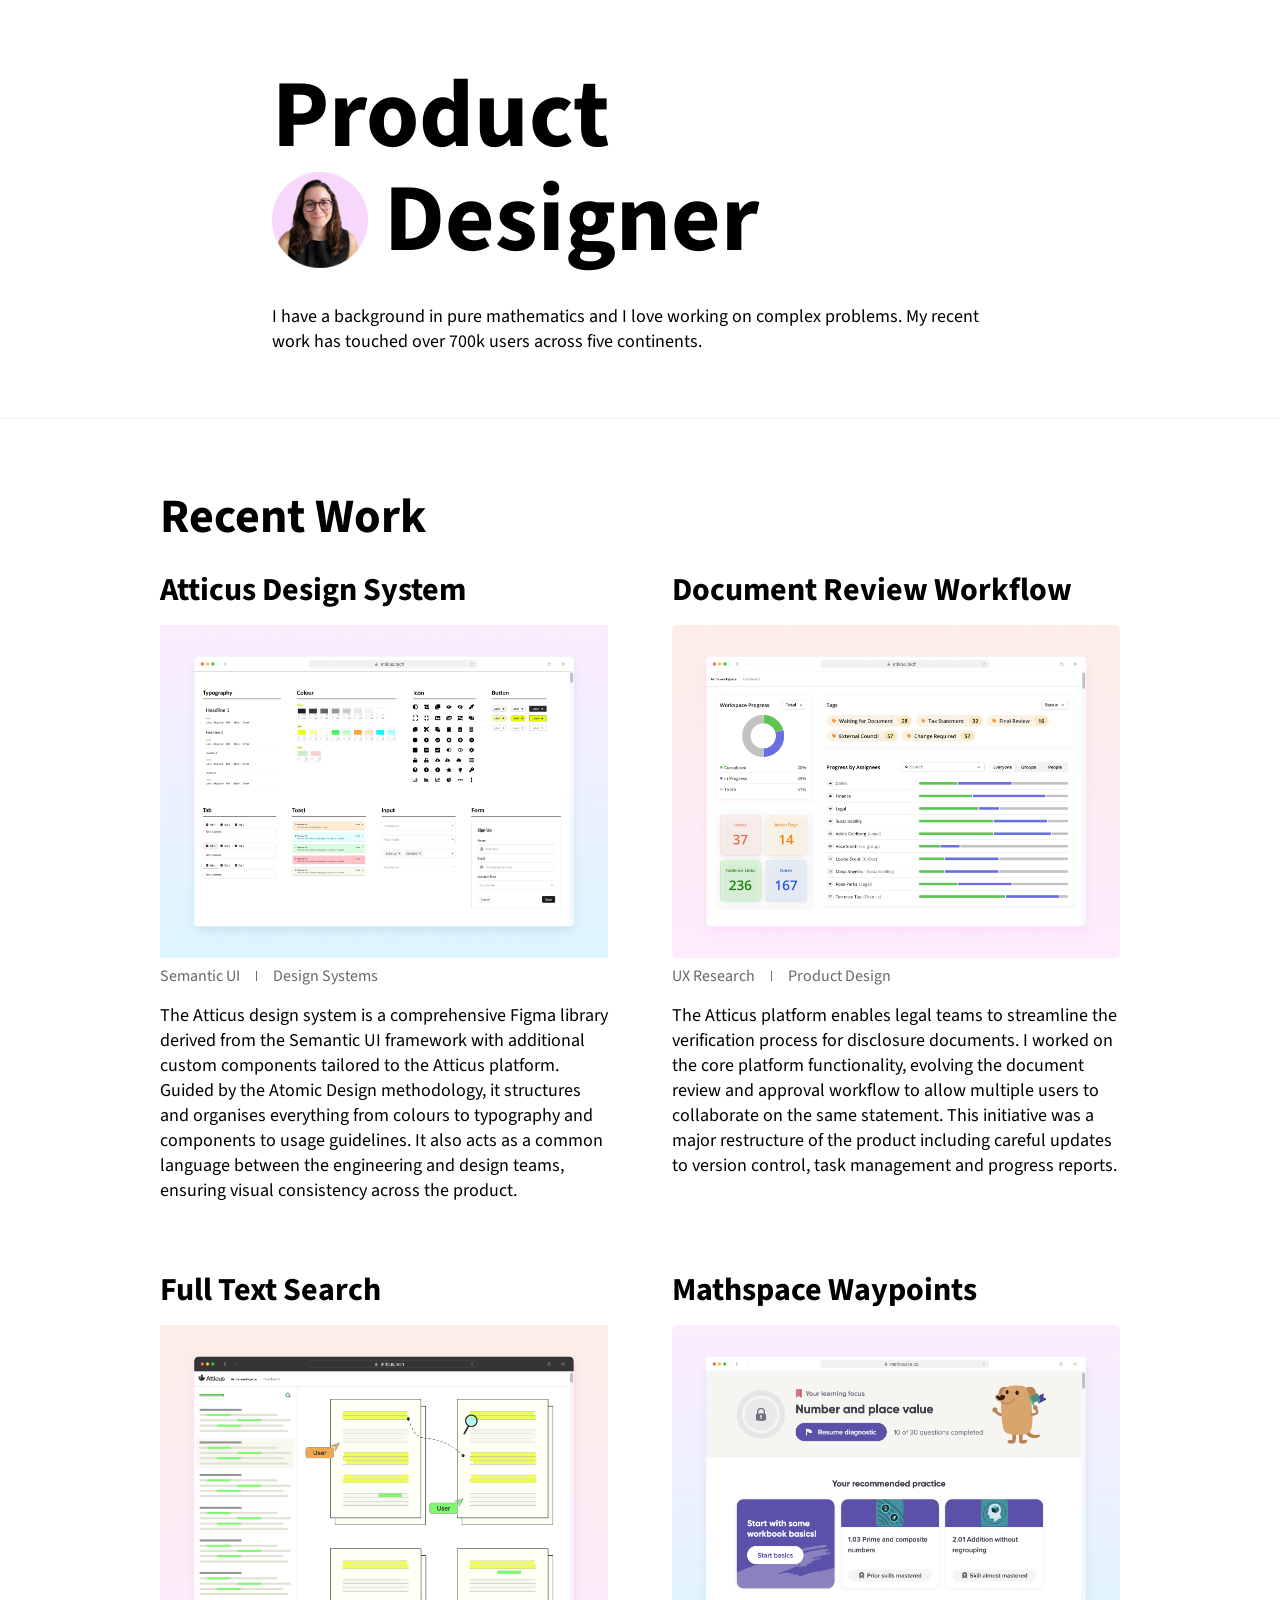
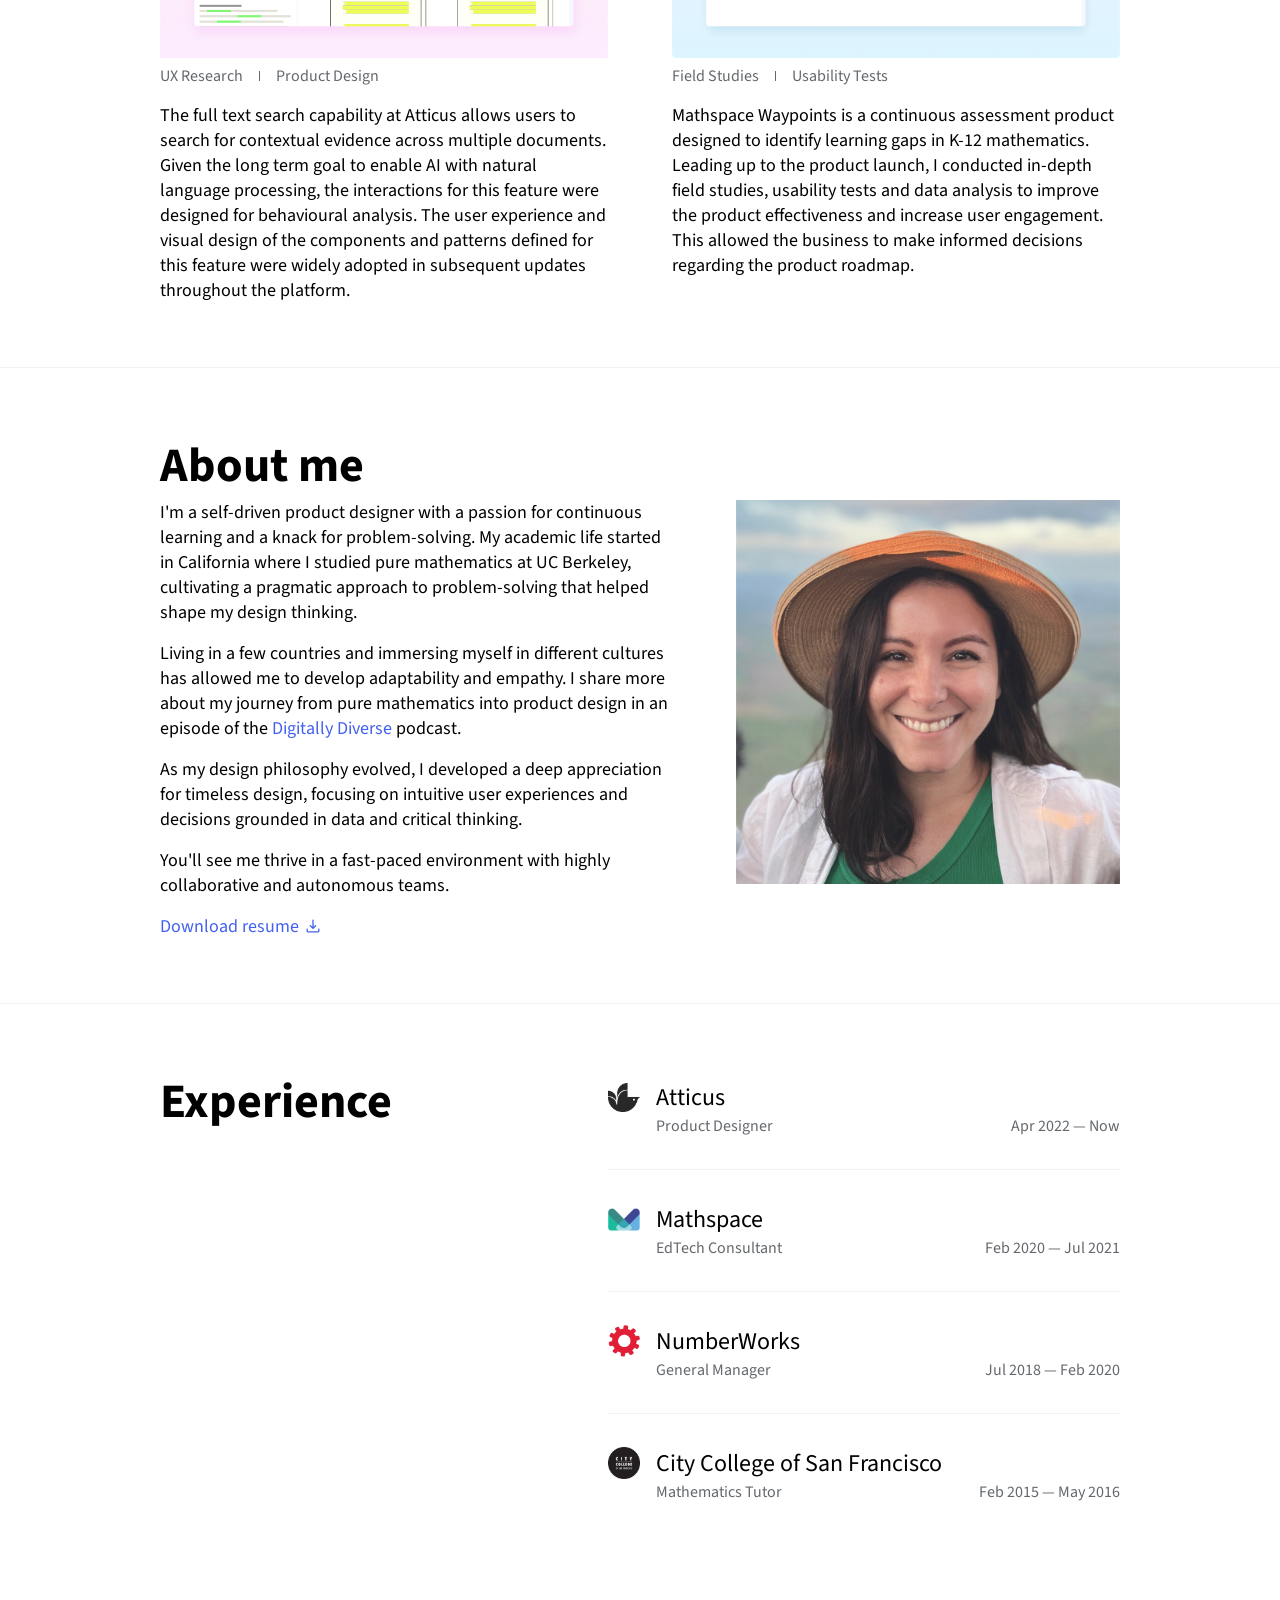
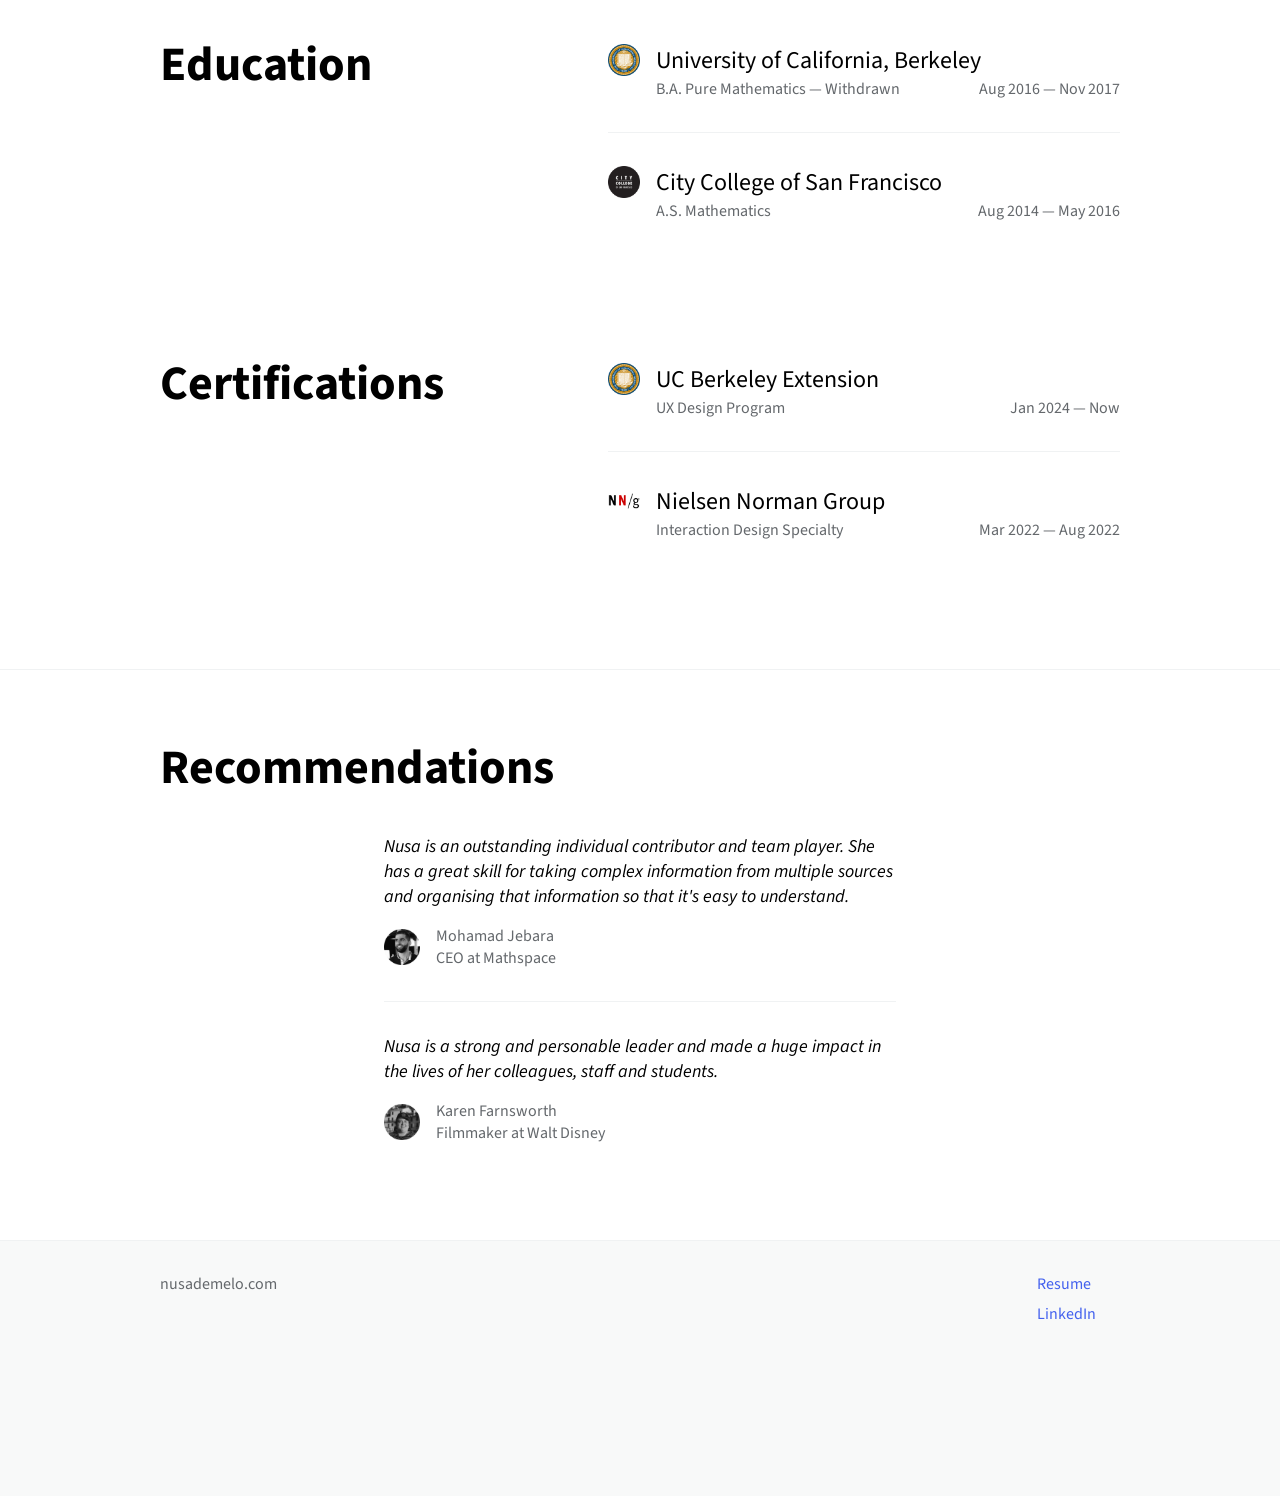
==== commit 17f85617: "Update index.html" ====
--- a/index.html
+++ b/index.html
@@ -48,6 +48,15 @@
 						<p>The Atticus design system is a comprehensive Figma library derived from the Semantic UI framework with additional custom components tailored to the Atticus platform. Guided by the Atomic Design methodology, it structures and organises everything from colours to typography and components to usage guidelines. It also acts as a common language between the engineering and design teams, ensuring visual consistency across the product.</p>
 					</div>
 					<div>
+						<h3>Document Review Workflow</h3>
+						<img src="img/recent-work/document-review-workflow.png" />
+						<div class="skills">
+							<div>UX Research</div>
+							<div>Product Design</div>
+						</div>
+						<p>The Atticus platform enables legal teams to streamline the verification process for disclosure documents. I worked on the core platform functionality, evolving the document review and approval workflow to allow multiple users to collaborate on the same statement. This initiative was a major restructure of the product including careful updates to version control, task management and progress reports.</p>
+					</div>
+					<div>
 						<h3>Full Text Search</h3>
 						<img src="img/recent-work/full-text-search.png" />
 						<div class="skills">
@@ -55,15 +64,6 @@
 							<div>Product Design</div>
 						</div>
 						<p>The full text search capability at Atticus allows users to search for contextual evidence across multiple documents. Given the long term goal to enable AI with natural language processing, the interactions for this feature were designed for behavioural analysis. The user experience and visual design of the components and patterns defined for this feature were widely adopted in subsequent updates throughout the platform.</p>
-					</div>
-					<div>
-						<h3>Document Review Workflow</h3>
-						<img src="img/recent-work/document-review-workflow.png" />
-						<div class="skills">
-							<div>UX Research</div>
-							<div>Product Design</div>
-						</div>
-						<p>The Atticus platform enables legal teams to streamline the verification process for disclosure documents. I worked on the core platform functionality, evolving the document review and approval workflow to allow multiple users to collaborate on the same statement. This initiative was a major restructure of the product including careful updates to version control, task management and progress reports.</p>
 					</div>
 					<div>
 						<h3>Mathspace Waypoints</h3>
